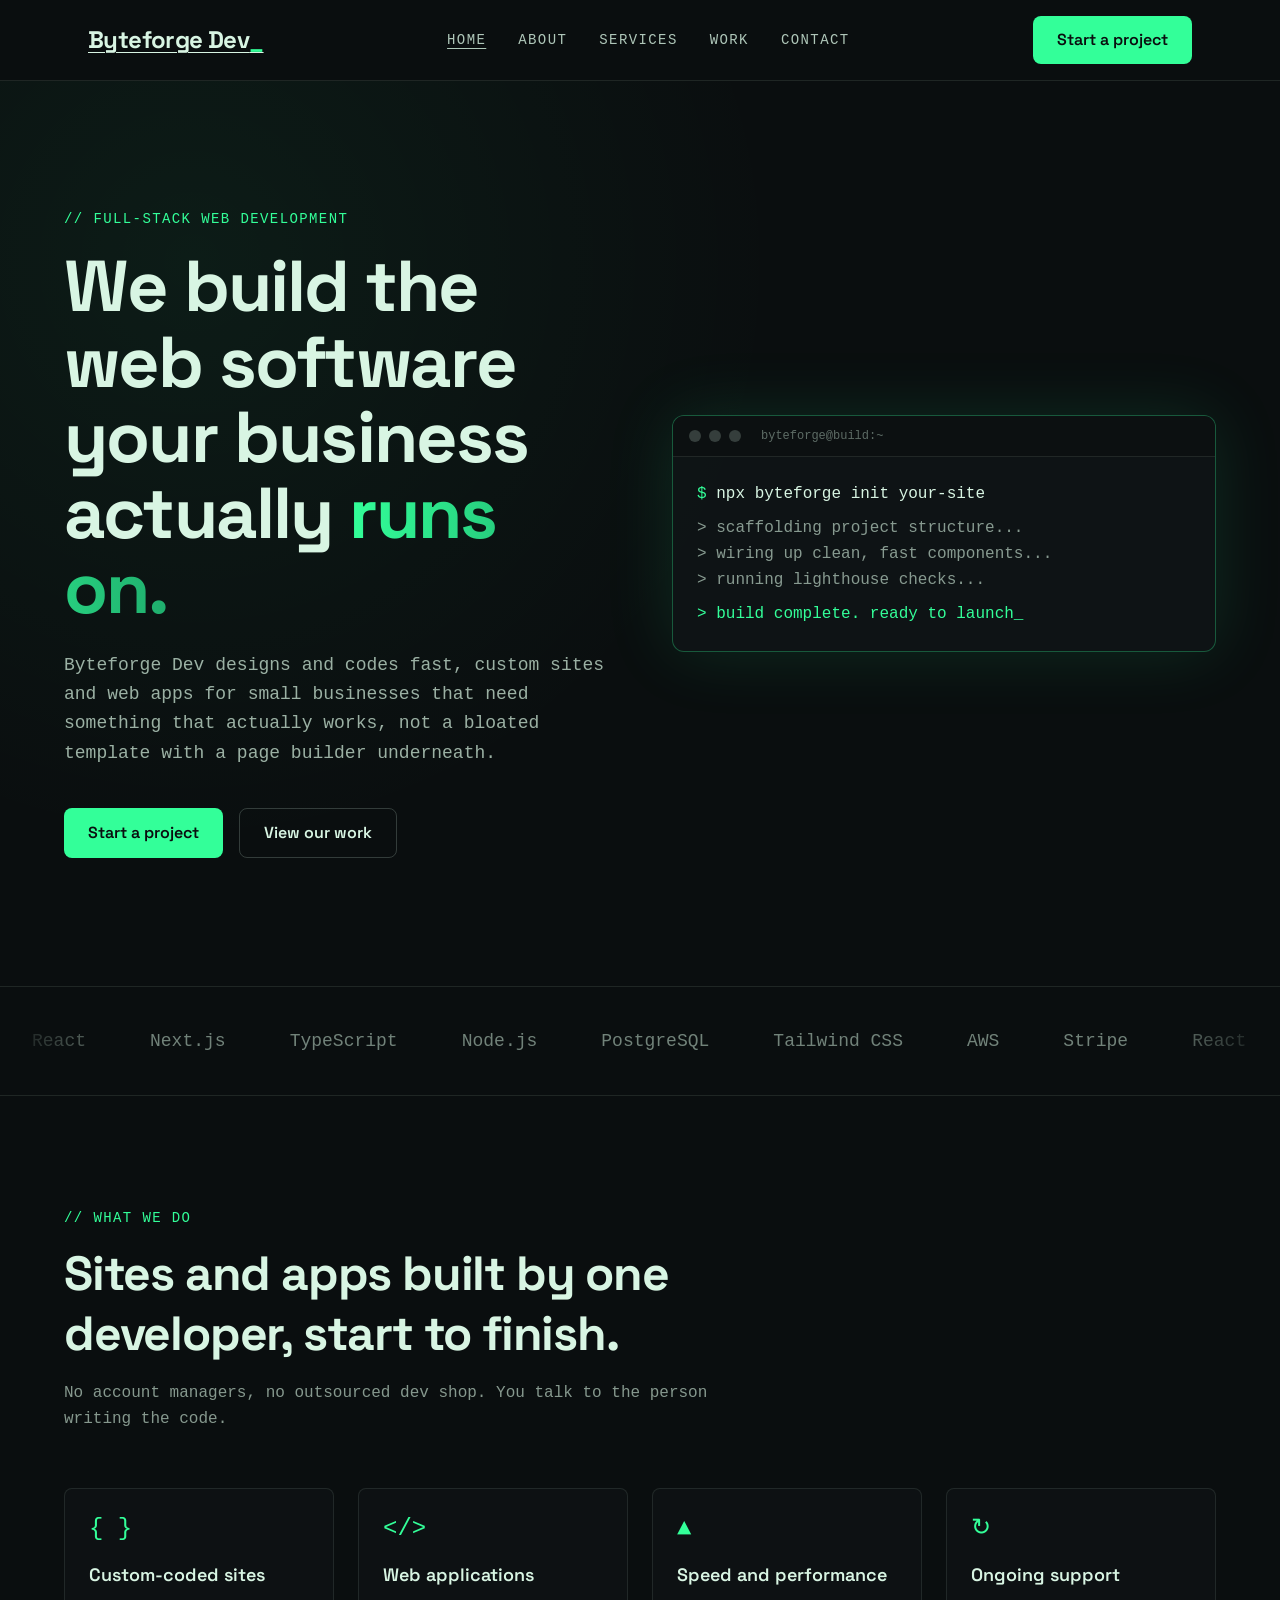
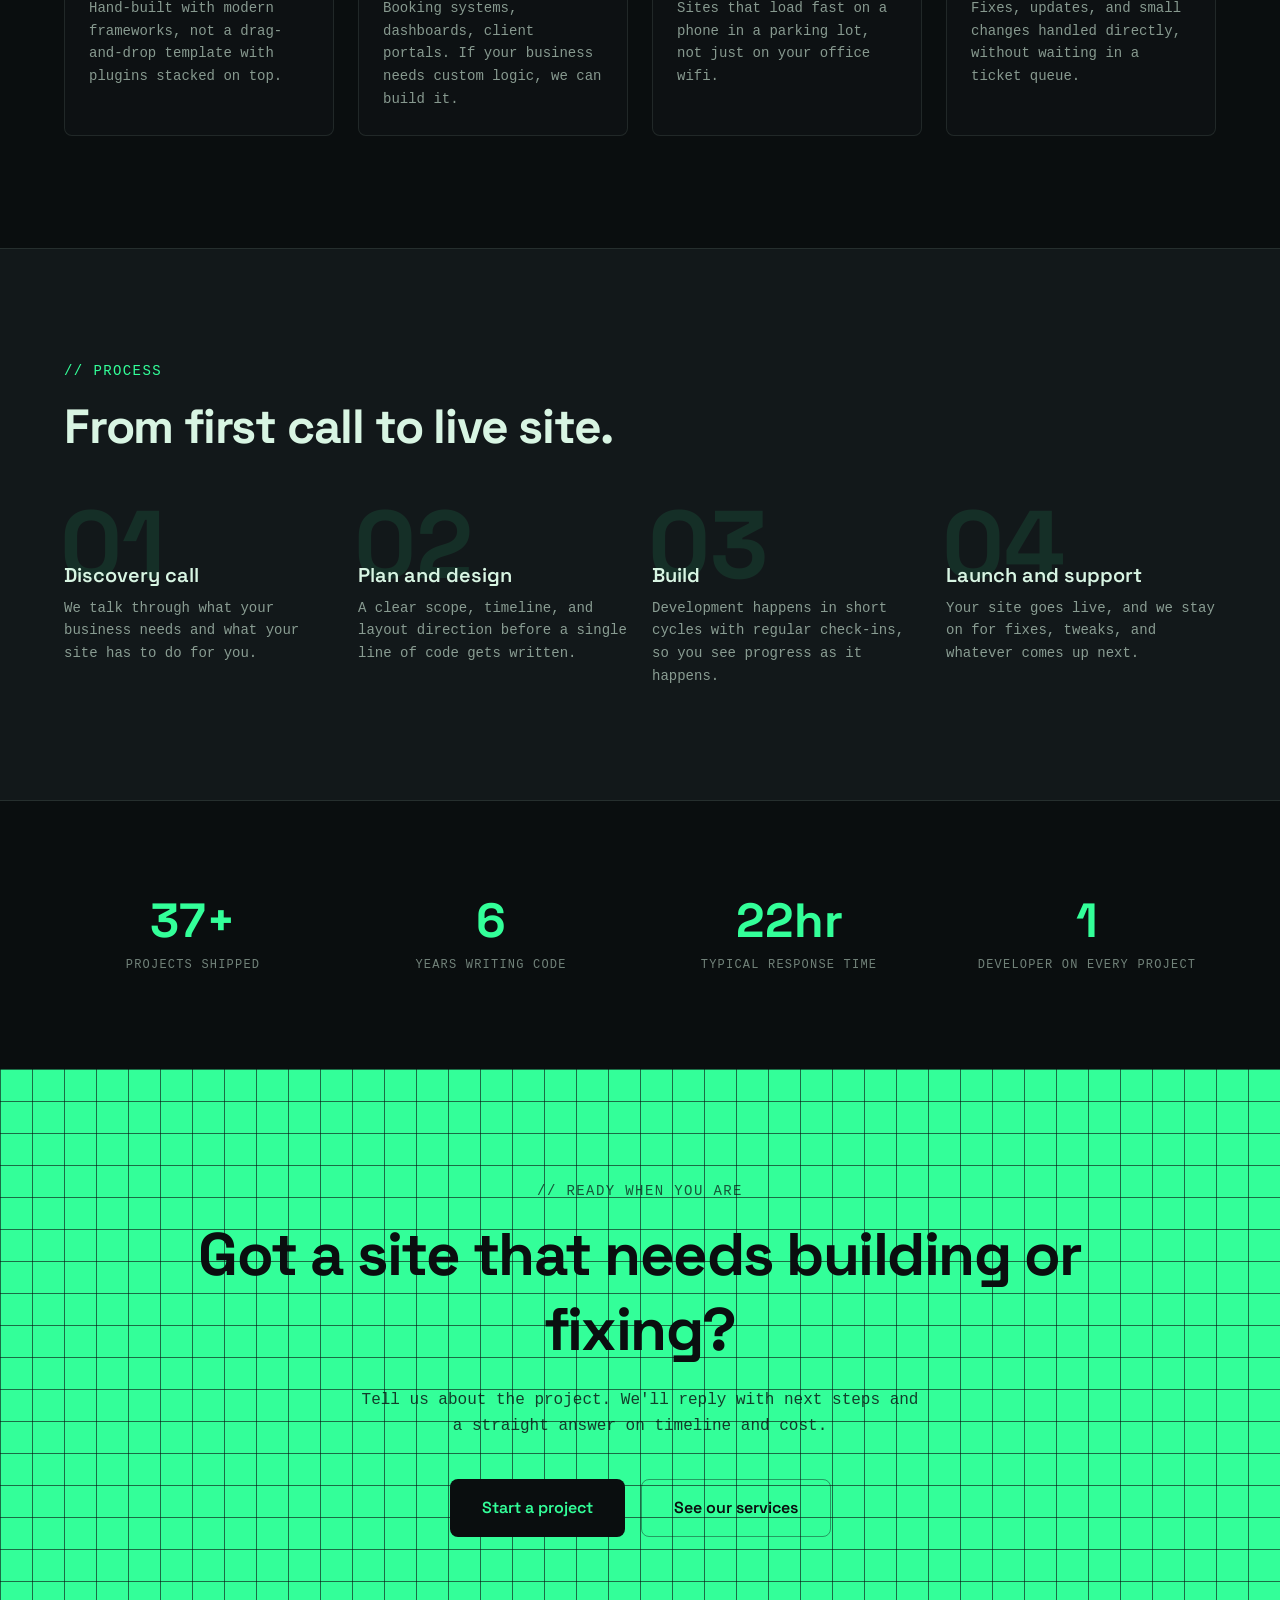
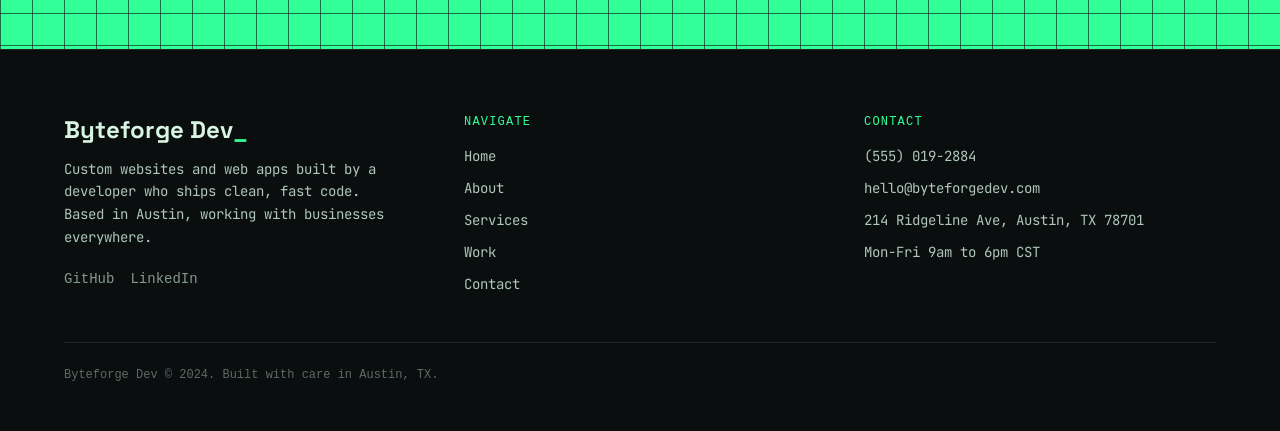
==== index.html @ 52a2de06 "Initial site generated by Tibly" ====
<!DOCTYPE html>
<html lang="en">
<head>
<meta charset="utf-8">
<meta name="viewport" content="width=device-width, initial-scale=1">
<title>Byteforge Dev | Custom Web Development That Ships</title>
<meta name="description" content="Byteforge Dev builds fast, custom websites and web applications for businesses that need software they can actually run on. Clean code, honest timelines, no bloat.">
<link rel="canonical" href="https://byteforge-dev-3bdc.sites.tibly.ai/">
<meta property="og:type" content="website">
<meta property="og:url" content="https://byteforge-dev-3bdc.sites.tibly.ai/">
<meta property="og:site_name" content="Byteforge Dev">
<meta property="og:title" content="Byteforge Dev | Custom Web Development That Ships">
<meta property="og:description" content="Byteforge Dev builds fast, custom websites and web applications for businesses that need software they can actually run on. Clean code, honest timelines, no bloat.">
<meta name="twitter:card" content="summary_large_image">
<link rel="icon" href="/favicon.svg" type="image/svg+xml">
<link rel="preconnect" href="https://fonts.googleapis.com">
<link rel="preconnect" href="https://fonts.gstatic.com" crossorigin>
<link href="https://fonts.googleapis.com/css2?family=Space+Grotesk:wght@400;500;600;700&family=JetBrains+Mono:wght@400;500;600&display=swap" rel="stylesheet">
<style>details[open] > *:not(summary){animation:tibly-acc .35s ease}@keyframes tibly-acc{from{opacity:0;transform:translateY(-4px)}}</style>
<style>@media (prefers-reduced-motion:no-preference){.tibly-fx{opacity:0;transform:translateY(24px);transition:opacity .7s ease,transform .7s ease}.tibly-fx.tibly-fx-in{opacity:1;transform:none}}</style>
<script>addEventListener('DOMContentLoaded',function(){if(!('IntersectionObserver' in window))return;var io=new IntersectionObserver(function(es){es.forEach(function(en){if(en.isIntersecting){en.target.classList.add('tibly-fx-in');io.unobserve(en.target)}})},{rootMargin:'0px 0px -8% 0px'});document.querySelectorAll('section[data-block] > *').forEach(function(el){if(el.getBoundingClientRect().top>innerHeight){el.classList.add('tibly-fx');io.observe(el)}})});</script>
<style>.tibly-ba{position:relative;overflow:hidden;--ba:50%}.tibly-ba>img{display:block;width:100%;height:100%;object-fit:cover}.tibly-ba .tibly-ba-before{position:absolute;inset:0;clip-path:inset(0 calc(100% - var(--ba)) 0 0)}.tibly-ba .tibly-ba-before img{display:block;width:100%;height:100%;object-fit:cover}.tibly-ba::after{content:'';position:absolute;top:0;bottom:0;left:var(--ba);width:2px;margin-left:-1px;background:#fff;box-shadow:0 0 6px rgba(0,0,0,.55);pointer-events:none;z-index:1}.tibly-ba::before{content:'';position:absolute;top:50%;left:var(--ba);width:44px;height:44px;transform:translate(-50%,-50%);border-radius:9999px;background:rgba(0,0,0,.75) url("data:image/svg+xml,%3Csvg%20xmlns='http://www.w3.org/2000/svg'%20viewBox='0%200%2024%2024'%20fill='%23fff'%3E%3Cpath%20d='M9%206l-6%206%206%206zM15%206l6%206-6%206z'/%3E%3C/svg%3E") center/22px 22px no-repeat;border:2px solid #fff;box-shadow:0 2px 8px rgba(0,0,0,.4);pointer-events:none;z-index:1}.tibly-ba input[type=range]{position:absolute;inset:0;width:100%;height:100%;margin:0;opacity:0;cursor:ew-resize;-webkit-appearance:none;appearance:none;touch-action:none;z-index:2}[data-lightbox]{cursor:zoom-in}.tibly-lb{position:fixed;inset:0;z-index:9999;background:rgba(0,0,0,.92);display:flex;align-items:center;justify-content:center;cursor:zoom-out;padding:24px}.tibly-lb img{max-width:100%;max-height:100%;object-fit:contain}</style>
<script>document.addEventListener('input',function(e){var t=e.target;if(!t||t.type!=='range')return;var c=t.closest&&t.closest('.tibly-ba');if(c)c.style.setProperty('--ba',t.value+'%')});document.addEventListener('click',function(e){var im=e.target.closest&&e.target.closest('[data-lightbox]');if(!im||!(im.currentSrc||im.src))return;e.preventDefault();var o=document.createElement('div');o.className='tibly-lb';var big=document.createElement('img');big.src=im.currentSrc||im.src;big.alt=im.alt||'';o.appendChild(big);o.addEventListener('click',function(){o.remove()});document.addEventListener('keydown',function esc(ev){if(ev.key==='Escape'){o.remove();document.removeEventListener('keydown',esc)}});document.body.appendChild(o)});document.addEventListener('click',function(e){var x=e.target.closest&&e.target.closest('[data-announce-close]');if(!x)return;var b=x.closest('[data-announce]');if(b){b.style.display='none';try{sessionStorage.setItem('tibly-announce','1')}catch(_){}}});addEventListener('DOMContentLoaded',function(){try{if(sessionStorage.getItem('tibly-announce')==='1'){var b=document.querySelector('[data-announce]');if(b)b.style.display='none'}}catch(_){}if('IntersectionObserver' in window&&!matchMedia('(prefers-reduced-motion:reduce)').matches){var els=document.querySelectorAll('[data-count]');if(els.length){var io=new IntersectionObserver(function(es){es.forEach(function(en){if(!en.isIntersecting)return;io.unobserve(en.target);var el=en.target,s=el.textContent||'',m=s.match(/[\d,]*\d(?:\.\d+)?/);if(!m)return;var raw=m[0],num=parseFloat(raw.replace(/,/g,''));if(!isFinite(num))return;var pre=s.slice(0,m.index),post=s.slice(m.index+raw.length),grp=raw.indexOf(',')>=0,dec=(raw.split('.')[1]||'').length,t0=performance.now();requestAnimationFrame(function tick(now){var p=Math.min((now-t0)/1400,1);p=1-Math.pow(1-p,3);var v=(num*p).toFixed(dec);if(grp)v=Number(v).toLocaleString('en-US',{minimumFractionDigits:dec});el.textContent=pre+v+post;if(p<1)requestAnimationFrame(tick)})})},{rootMargin:'0px 0px -10% 0px'});els.forEach(function(el){io.observe(el)})}}var badge=document.querySelector('[data-tibly-open]');if(badge){var src=document.querySelector('[data-tibly-field="hours"]');var txt=(src&&src.textContent||'').toLowerCase();var days=['sun','mon','tue','wed','thu','fri','sat'];var toMin=function(h,mm,ap){h=+h;mm=+(mm||0);if(ap==='pm'&&h!==12)h+=12;if(ap==='am'&&h===12)h=0;return h*60+mm};var spans=[];var re=/(sun|mon|tue|wed|thu|fri|sat|daily|every ?day)[a-z]*\s*(?:[-\u2013\u2014]\s*(sun|mon|tue|wed|thu|fri|sat)[a-z]*)?\s*:?\s*(\d{1,2})(?::(\d{2}))?\s*(am|pm)?\s*[-\u2013\u2014]\s*(\d{1,2})(?::(\d{2}))?\s*(am|pm)?/g,mm;while((mm=re.exec(txt))){var d1=mm[1].slice(0,3),d2=mm[2],ap1=mm[5]||(mm[8]==='pm'&&+mm[3]<=+mm[6]?'am':mm[8]),o=toMin(mm[3],mm[4],ap1),c=toMin(mm[6],mm[7],mm[8]);var from=d1==='dai'||d1==='eve'?0:days.indexOf(d1),to=d2?days.indexOf(d2.slice(0,3)):(d1==='dai'||d1==='eve'?6:from);if(from<0)continue;for(var d=from;;d=(d+1)%7){spans.push([d,o,c]);if(d===to)break}}if(spans.length){var now=new Date(),cur=now.getDay(),min=now.getHours()*60+now.getMinutes();var open=spans.some(function(s){return s[0]===cur&&min>=s[1]&&min<s[2]});badge.textContent=open?(badge.getAttribute('data-open-text')||'Open now'):(badge.getAttribute('data-closed-text')||'Closed now');badge.setAttribute('data-state',open?'open':'closed');badge.hidden=false}}});</script>
<style>header a[aria-current="page"]:not(:has(img,svg)){text-decoration:underline;text-underline-offset:4px;text-decoration-thickness:1px}</style>
<link rel="stylesheet" href="/styles.css?v=a21ab5ae">
</head>
<body>
<!-- block:header -->
<header class="relative bg-surface border-b border-ink/10">
  <div class="mx-auto max-w-6xl px-4 sm:px-6">
    <input type="checkbox" id="nav-open" class="peer sr-only">
    <div class="flex items-center justify-between h-16 md:h-20">
      <a href="/" class="font-display text-xl md:text-2xl font-bold text-ink tracking-tight" aria-current="page">
        <span data-tibly-field="business-name">Byteforge Dev</span><span class="text-brand-400">_</span>
      </a>
      <nav class="hidden md:flex items-center gap-8 font-mono text-sm uppercase tracking-widest text-ink/80">
        <a href="/" class="hover:text-brand-400 transition-colors duration-200" aria-current="page">Home</a>
        <a href="/about" class="hover:text-brand-400 transition-colors duration-200">About</a>
        <a href="/services" class="hover:text-brand-400 transition-colors duration-200">Services</a>
        <a href="/work" class="hover:text-brand-400 transition-colors duration-200">Work</a>
        <a href="/contact" class="hover:text-brand-400 transition-colors duration-200">Contact</a>
      </nav>
      <a href="/contact" class="hidden md:inline-flex btn">Start a project</a>
      <label for="nav-open" class="md:hidden cursor-pointer flex flex-col gap-1.5 w-7" aria-label="Menu">
        <span class="block h-0.5 w-full bg-ink"></span>
        <span class="block h-0.5 w-full bg-ink"></span>
        <span class="block h-0.5 w-full bg-ink"></span>
      </label>
    </div>
  </div>

  <div class="hidden peer-checked:flex md:hidden fixed inset-0 z-50 flex-col bg-surface">
    <div class="flex items-center justify-between px-4 sm:px-6 h-16 border-b border-ink/10">
      <span class="font-display text-xl font-bold text-ink"><span data-tibly-field="business-name">Byteforge Dev</span><span class="text-brand-400">_</span></span>
      <label for="nav-open" aria-label="Close" class="cursor-pointer text-ink text-3xl leading-none">&times;</label>
    </div>
    <nav class="flex-1 flex flex-col items-start justify-center gap-6 px-8 font-display text-3xl">
      <a href="/" class="text-ink hover:text-brand-400 transition-colors duration-200" aria-current="page">Home</a>
      <a href="/about" class="text-ink hover:text-brand-400 transition-colors duration-200">About</a>
      <a href="/services" class="text-ink hover:text-brand-400 transition-colors duration-200">Services</a>
      <a href="/work" class="text-ink hover:text-brand-400 transition-colors duration-200">Work</a>
      <a href="/contact" class="text-ink hover:text-brand-400 transition-colors duration-200">Contact</a>
    </nav>
    <div class="p-8">
      <a href="/contact" class="btn w-full">Start a project</a>
    </div>
  </div>
</header>
<!-- /block:header -->
<!-- block:split-hero -->
<section class="relative bg-surface overflow-hidden py-20 md:py-32 px-4 sm:px-6" data-block="split-hero">
  <div class="absolute inset-0 bg-[radial-gradient(circle_at_15%_20%,rgba(51,255,153,0.06),transparent_45%)] pointer-events-none"></div>
  <div class="relative mx-auto max-w-6xl grid grid-cols-1 md:grid-cols-2 gap-16 items-center">
    <div>
      <p class="font-mono text-sm uppercase tracking-widest text-brand-400 mb-5">// full-stack web development</p>
      <h1 class="font-display text-4xl md:text-6xl lg:text-7xl font-bold leading-[1.05] tracking-tight text-ink">
        We build the web software your business actually
        <span class="bg-gradient-to-r from-brand-400 to-brand-600 bg-clip-text text-transparent">runs on.</span>
      </h1>
      <p class="mt-6 font-mono text-base md:text-lg text-ink/70 max-w-prose leading-relaxed">
        <span data-tibly-field="business-name">Byteforge Dev</span> designs and codes fast, custom sites and web apps for small businesses that need something that actually works, not a bloated template with a page builder underneath.
      </p>
      <div class="mt-10 flex flex-wrap gap-4">
        <a href="/contact" class="btn">Start a project</a>
        <a href="/work" class="btn-secondary">View our work</a>
      </div>
    </div>

    <div class="mx-6 sm:mx-8 md:mx-0">
      <div class="rounded-lg border border-brand-400/30 bg-brand-900/60 shadow-[0_0_70px_rgba(51,255,153,0.12)] overflow-hidden">
        <div class="flex items-center gap-2 px-4 py-3 border-b border-ink/10 bg-surface/60">
          <span class="w-3 h-3 rounded-full bg-ink/20"></span>
          <span class="w-3 h-3 rounded-full bg-ink/20"></span>
          <span class="w-3 h-3 rounded-full bg-ink/20"></span>
          <span class="ml-3 font-mono text-xs text-ink/40">byteforge@build:~</span>
        </div>
        <div class="p-6 font-mono text-sm md:text-base leading-relaxed">
          <p><span class="text-brand-400">$</span> <span class="text-ink">npx byteforge init your-site</span></p>
          <p class="text-ink/60 mt-2">&gt; scaffolding project structure...</p>
          <p class="text-ink/60">&gt; wiring up clean, fast components...</p>
          <p class="text-ink/60">&gt; running lighthouse checks...</p>
          <p class="mt-2 text-brand-400">&gt; build complete. ready to launch<span class="animate-pulse-soft">_</span></p>
        </div>
      </div>
    </div>
  </div>
</section>
<!-- /block:split-hero -->
<!-- block:trust-bar -->
<section class="relative bg-surface border-y border-ink/10 py-10 overflow-hidden" data-block="trust-bar">
  <div class="relative">
    <div class="absolute inset-y-0 left-0 w-16 sm:w-32 bg-gradient-to-r from-surface to-transparent z-10 pointer-events-none"></div>
    <div class="absolute inset-y-0 right-0 w-16 sm:w-32 bg-gradient-to-l from-surface to-transparent z-10 pointer-events-none"></div>
    <div class="flex w-max animate-marquee">
      <div class="flex items-center gap-16 px-8 shrink-0">
        <span class="font-mono text-lg text-ink/50 whitespace-nowrap">React</span>
        <span class="font-mono text-lg text-ink/50 whitespace-nowrap">Next.js</span>
        <span class="font-mono text-lg text-ink/50 whitespace-nowrap">TypeScript</span>
        <span class="font-mono text-lg text-ink/50 whitespace-nowrap">Node.js</span>
        <span class="font-mono text-lg text-ink/50 whitespace-nowrap">PostgreSQL</span>
        <span class="font-mono text-lg text-ink/50 whitespace-nowrap">Tailwind CSS</span>
        <span class="font-mono text-lg text-ink/50 whitespace-nowrap">AWS</span>
        <span class="font-mono text-lg text-ink/50 whitespace-nowrap">Stripe</span>
      </div>
      <div class="flex items-center gap-16 px-8 shrink-0" aria-hidden="true">
        <span class="font-mono text-lg text-ink/50 whitespace-nowrap">React</span>
        <span class="font-mono text-lg text-ink/50 whitespace-nowrap">Next.js</span>
        <span class="font-mono text-lg text-ink/50 whitespace-nowrap">TypeScript</span>
        <span class="font-mono text-lg text-ink/50 whitespace-nowrap">Node.js</span>
        <span class="font-mono text-lg text-ink/50 whitespace-nowrap">PostgreSQL</span>
        <span class="font-mono text-lg text-ink/50 whitespace-nowrap">Tailwind CSS</span>
        <span class="font-mono text-lg text-ink/50 whitespace-nowrap">AWS</span>
        <span class="font-mono text-lg text-ink/50 whitespace-nowrap">Stripe</span>
      </div>
    </div>
  </div>
</section>
<!-- /block:trust-bar -->
<!-- block:feature-grid -->
<section class="bg-surface py-20 md:py-28 px-4 sm:px-6" data-block="feature-grid">
  <div class="mx-auto max-w-6xl">
    <div class="max-w-2xl mb-14">
      <p class="font-mono text-sm uppercase tracking-widest text-brand-400 mb-4">// what we do</p>
      <h2 class="font-display text-3xl md:text-5xl font-bold text-ink tracking-tight leading-tight">Sites and apps built by one developer, start to finish.</h2>
      <p class="mt-4 font-mono text-ink/60 leading-relaxed">No account managers, no outsourced dev shop. You talk to the person writing the code.</p>
    </div>
    <div class="grid grid-cols-1 md:grid-cols-2 lg:grid-cols-4 gap-6">
      <div class="card hover:border-brand-400/40 transition-colors duration-200">
        <p class="font-mono text-2xl text-brand-400 mb-4">{ }</p>
        <h3 class="font-display text-lg font-semibold text-ink mb-2">Custom-coded sites</h3>
        <p class="font-mono text-sm text-ink/60 leading-relaxed">Hand-built with modern frameworks, not a drag-and-drop template with plugins stacked on top.</p>
      </div>
      <div class="card hover:border-brand-400/40 transition-colors duration-200">
        <p class="font-mono text-2xl text-brand-400 mb-4">&lt;/&gt;</p>
        <h3 class="font-display text-lg font-semibold text-ink mb-2">Web applications</h3>
        <p class="font-mono text-sm text-ink/60 leading-relaxed">Booking systems, dashboards, client portals. If your business needs custom logic, we can build it.</p>
      </div>
      <div class="card hover:border-brand-400/40 transition-colors duration-200">
        <p class="font-mono text-2xl text-brand-400 mb-4">▲</p>
        <h3 class="font-display text-lg font-semibold text-ink mb-2">Speed and performance</h3>
        <p class="font-mono text-sm text-ink/60 leading-relaxed">Sites that load fast on a phone in a parking lot, not just on your office wifi.</p>
      </div>
      <div class="card hover:border-brand-400/40 transition-colors duration-200">
        <p class="font-mono text-2xl text-brand-400 mb-4">↻</p>
        <h3 class="font-display text-lg font-semibold text-ink mb-2">Ongoing support</h3>
        <p class="font-mono text-sm text-ink/60 leading-relaxed">Fixes, updates, and small changes handled directly, without waiting in a ticket queue.</p>
      </div>
    </div>
  </div>
</section>
<!-- /block:feature-grid -->
<!-- block:how-it-works -->
<section class="bg-brand-900 border-y border-ink/10 py-20 md:py-28 px-4 sm:px-6" data-block="how-it-works">
  <div class="mx-auto max-w-6xl">
    <div class="max-w-2xl mb-16">
      <p class="font-mono text-sm uppercase tracking-widest text-brand-400 mb-4">// process</p>
      <h2 class="font-display text-3xl md:text-5xl font-bold text-ink tracking-tight leading-tight">From first call to live site.</h2>
    </div>
    <div class="grid grid-cols-1 md:grid-cols-4 gap-10 md:gap-6">
      <div class="relative">
        <span class="absolute -top-6 -left-1 font-display text-7xl md:text-8xl font-bold text-brand-400/10 select-none">01</span>
        <div class="relative pt-10">
          <h3 class="font-display text-xl font-semibold text-ink mb-2">Discovery call</h3>
          <p class="font-mono text-sm text-ink/60 leading-relaxed">We talk through what your business needs and what your site has to do for you.</p>
        </div>
      </div>
      <div class="relative">
        <span class="absolute -top-6 -left-1 font-display text-7xl md:text-8xl font-bold text-brand-400/10 select-none">02</span>
        <div class="relative pt-10">
          <h3 class="font-display text-xl font-semibold text-ink mb-2">Plan and design</h3>
          <p class="font-mono text-sm text-ink/60 leading-relaxed">A clear scope, timeline, and layout direction before a single line of code gets written.</p>
        </div>
      </div>
      <div class="relative">
        <span class="absolute -top-6 -left-1 font-display text-7xl md:text-8xl font-bold text-brand-400/10 select-none">03</span>
        <div class="relative pt-10">
          <h3 class="font-display text-xl font-semibold text-ink mb-2">Build</h3>
          <p class="font-mono text-sm text-ink/60 leading-relaxed">Development happens in short cycles with regular check-ins, so you see progress as it happens.</p>
        </div>
      </div>
      <div class="relative">
        <span class="absolute -top-6 -left-1 font-display text-7xl md:text-8xl font-bold text-brand-400/10 select-none">04</span>
        <div class="relative pt-10">
          <h3 class="font-display text-xl font-semibold text-ink mb-2">Launch and support</h3>
          <p class="font-mono text-sm text-ink/60 leading-relaxed">Your site goes live, and we stay on for fixes, tweaks, and whatever comes up next.</p>
        </div>
      </div>
    </div>
  </div>
</section>
<!-- /block:how-it-works -->
<!-- block:metric-band -->
<section class="bg-surface py-20 md:py-24 px-4 sm:px-6" data-block="metric-band">
  <div class="mx-auto max-w-6xl grid grid-cols-2 md:grid-cols-4 gap-10 text-center">
    <div>
      <p class="font-display text-4xl md:text-5xl font-bold text-brand-400"><span data-count>40+</span></p>
      <p class="font-mono text-xs uppercase tracking-widest text-ink/50 mt-3">Projects shipped</p>
    </div>
    <div>
      <p class="font-display text-4xl md:text-5xl font-bold text-brand-400"><span data-count>7</span></p>
      <p class="font-mono text-xs uppercase tracking-widest text-ink/50 mt-3">Years writing code</p>
    </div>
    <div>
      <p class="font-display text-4xl md:text-5xl font-bold text-brand-400"><span data-count>24</span>hr</p>
      <p class="font-mono text-xs uppercase tracking-widest text-ink/50 mt-3">Typical response time</p>
    </div>
    <div>
      <p class="font-display text-4xl md:text-5xl font-bold text-brand-400"><span data-count>1</span></p>
      <p class="font-mono text-xs uppercase tracking-widest text-ink/50 mt-3">Developer on every project</p>
    </div>
  </div>
</section>
<!-- /block:metric-band -->
<!-- block:cta-banner -->
<section class="relative bg-brand-400 py-20 md:py-28 px-4 sm:px-6 overflow-hidden" data-block="cta-banner">
  <div class="absolute inset-0 opacity-10 bg-[linear-gradient(rgba(10,14,15,0.6)_1px,transparent_1px),linear-gradient(90deg,rgba(10,14,15,0.6)_1px,transparent_1px)] bg-[size:32px_32px] pointer-events-none"></div>
  <div class="relative mx-auto max-w-4xl text-center">
    <p class="font-mono text-sm uppercase tracking-widest text-surface/70 mb-4">// ready when you are</p>
    <h2 class="font-display text-3xl md:text-6xl font-bold text-surface tracking-tight leading-tight">Got a site that needs building or fixing?</h2>
    <p class="mt-5 font-mono text-surface/80 max-w-xl mx-auto leading-relaxed">Tell us about the project. We'll reply with next steps and a straight answer on timeline and cost.</p>
    <div class="mt-10 flex flex-wrap justify-center gap-4">
      <a href="/contact" class="inline-flex items-center justify-center gap-2 bg-surface text-brand-400 font-display font-semibold px-8 py-4 rounded-md hover:bg-brand-900 transition-colors duration-200">Start a project</a>
      <a href="/services" class="inline-flex items-center justify-center gap-2 border border-surface/40 text-surface font-display font-semibold px-8 py-4 rounded-md hover:border-surface transition-colors duration-200">See our services</a>
    </div>
  </div>
</section>
<!-- /block:cta-banner -->
<!-- block:footer -->
<footer class="relative bg-surface border-t border-ink/10 pt-16 pb-24 md:pb-12 px-4 sm:px-6">
  <div class="mx-auto max-w-6xl grid grid-cols-1 md:grid-cols-3 gap-12 font-body text-ink/80">
    <div>
      <p class="font-display text-2xl font-bold text-ink mb-3"><span data-tibly-field="business-name">Byteforge Dev</span><span class="text-brand-400">_</span></p>
      <p class="text-sm leading-relaxed max-w-xs">Custom websites and web apps built by a developer who ships clean, fast code. Based in Austin, working with businesses everywhere.</p>
      <div data-tibly-field="links" class="flex gap-4 mt-5">
        <a href="https://github.com" class="text-ink/60 hover:text-brand-400 text-sm font-mono transition-colors duration-200">GitHub</a>
        <a href="https://linkedin.com" class="text-ink/60 hover:text-brand-400 text-sm font-mono transition-colors duration-200">LinkedIn</a>
      </div>
    </div>
    <div>
      <p class="font-mono text-xs uppercase tracking-widest text-brand-400 mb-4">Navigate</p>
      <nav class="flex flex-col gap-3 text-sm">
        <a href="/" class="hover:text-brand-400 transition-colors duration-200">Home</a>
        <a href="/about" class="hover:text-brand-400 transition-colors duration-200">About</a>
        <a href="/services" class="hover:text-brand-400 transition-colors duration-200">Services</a>
        <a href="/work" class="hover:text-brand-400 transition-colors duration-200">Work</a>
        <a href="/contact" class="hover:text-brand-400 transition-colors duration-200">Contact</a>
      </nav>
    </div>
    <div>
      <p class="font-mono text-xs uppercase tracking-widest text-brand-400 mb-4">Contact</p>
      <ul class="flex flex-col gap-3 text-sm">
        <li><a href="tel:+15550192884" data-tibly-field="phone" class="hover:text-brand-400 transition-colors duration-200">(555) 019-2884</a></li>
        <li><a href="mailto:hello@byteforgedev.com" data-tibly-field="email" class="hover:text-brand-400 transition-colors duration-200 break-words">hello@byteforgedev.com</a></li>
        <li><span data-tibly-field="address">214 Ridgeline Ave, Austin, TX 78701</span></li>
        <li><span data-tibly-field="hours">Mon-Fri 9am to 6pm CST</span></li>
      </ul>
    </div>
  </div>
  <div class="mx-auto max-w-6xl mt-12 pt-6 border-t border-ink/10 text-xs font-mono text-ink/40">
    <span data-tibly-field="business-name">Byteforge Dev</span> &copy; 2024. Built with care in Austin, TX.
  </div>

  <div class="md:hidden fixed bottom-0 inset-x-0 z-40 bg-surface border-t border-ink/10">
    <a href="tel:+15550192884" data-tibly-field="phone" class="flex items-center justify-center w-full bg-brand-400 text-surface font-display font-semibold text-base py-4">Call (555) 019-2884</a>
  </div>
</footer>
<!-- /block:footer -->
  <script async src="https://api.tibly.ai/widget/v1.js"></script>
</body>
</html>
---- styles.css ----
/*! tailwindcss v4.3.2 | MIT License | https://tailwindcss.com */
@layer properties{@supports (((-webkit-hyphens:none)) and (not (margin-trim:inline))) or ((-moz-orient:inline) and (not (color:rgb(from red r g b)))){*,:before,:after,::backdrop{--tw-space-y-reverse:0;--tw-divide-y-reverse:0;--tw-border-style:solid;--tw-gradient-position:initial;--tw-gradient-from:#0000;--tw-gradient-via:#0000;--tw-gradient-to:#0000;--tw-gradient-stops:initial;--tw-gradient-via-stops:initial;--tw-gradient-from-position:0%;--tw-gradient-via-position:50%;--tw-gradient-to-position:100%;--tw-leading:initial;--tw-font-weight:initial;--tw-tracking:initial;--tw-shadow:0 0 #0000;--tw-shadow-color:initial;--tw-shadow-alpha:100%;--tw-inset-shadow:0 0 #0000;--tw-inset-shadow-color:initial;--tw-inset-shadow-alpha:100%;--tw-ring-color:initial;--tw-ring-shadow:0 0 #0000;--tw-inset-ring-color:initial;--tw-inset-ring-shadow:0 0 #0000;--tw-ring-inset:initial;--tw-ring-offset-width:0px;--tw-ring-offset-color:#fff;--tw-ring-offset-shadow:0 0 #0000;--tw-duration:initial;--tw-scale-x:1;--tw-scale-y:1;--tw-scale-z:1;--tw-divide-x-reverse:0}}}@layer theme{:root,:host{--font-sans:ui-sans-serif, system-ui, sans-serif, "Apple Color Emoji", "Segoe UI Emoji", "Segoe UI Symbol", "Noto Color Emoji";--font-mono:ui-monospace, SFMono-Regular, Menlo, Monaco, Consolas, "Liberation Mono", "Courier New", monospace;--spacing:.25rem;--container-xs:20rem;--container-xl:36rem;--container-2xl:42rem;--container-3xl:48rem;--container-4xl:56rem;--container-6xl:72rem;--text-xs:.75rem;--text-xs--line-height:calc(1 / .75);--text-sm:.875rem;--text-sm--line-height:calc(1.25 / .875);--text-base:1rem;--text-base--line-height:calc(1.5 / 1);--text-lg:1.125rem;--text-lg--line-height:calc(1.75 / 1.125);--text-xl:1.25rem;--text-xl--line-height:calc(1.75 / 1.25);--text-2xl:1.5rem;--text-2xl--line-height:calc(2 / 1.5);--text-3xl:1.875rem;--text-3xl--line-height:calc(2.25 / 1.875);--text-4xl:2.25rem;--text-4xl--line-height:calc(2.5 / 2.25);--text-5xl:3rem;--text-5xl--line-height:1;--text-6xl:3.75rem;--text-6xl--line-height:1;--text-7xl:4.5rem;--text-7xl--line-height:1;--text-8xl:6rem;--text-8xl--line-height:1;--font-weight-semibold:600;--font-weight-bold:700;--tracking-tight:-.025em;--tracking-widest:.1em;--leading-tight:1.25;--leading-relaxed:1.625;--radius-sm:.25rem;--radius-md:.5rem;--radius-lg:.75rem;--aspect-video:16 / 9;--default-transition-duration:.15s;--default-transition-timing-function:cubic-bezier(.4, 0, .2, 1);--default-font-family:var(--font-sans);--default-mono-font-family:var(--font-mono);--color-brand-50:#e6fff2;--color-brand-100:#b3ffdc;--color-brand-200:#80ffc6;--color-brand-300:#4dffb0;--color-brand-400:#3f9;--color-brand-500:#22e888;--color-brand-600:#1fae6d;--color-brand-700:#178055;--color-brand-800:#10553a;--color-brand-900:#12181a;--color-surface:#0a0e0f;--color-ink:#d8f5e3;--font-display:"Space Grotesk", sans-serif;--font-body:"JetBrains Mono", monospace;--animate-marquee:marquee 30s linear infinite;--animate-kenburns:kenburns 18s ease-in-out infinite alternate;--animate-float:float 6s ease-in-out infinite;--animate-pulse-soft:pulse-soft 4s ease-in-out infinite;--animate-spin-slow:spin-slow 24s linear infinite}}@layer base{*,:after,:before,::backdrop{box-sizing:border-box;border:0 solid;margin:0;padding:0}::file-selector-button{box-sizing:border-box;border:0 solid;margin:0;padding:0}html,:host{-webkit-text-size-adjust:100%;tab-size:4;line-height:1.5;font-family:var(--default-font-family,ui-sans-serif, system-ui, sans-serif, "Apple Color Emoji", "Segoe UI Emoji", "Segoe UI Symbol", "Noto Color Emoji");font-feature-settings:var(--default-font-feature-settings,normal);font-variation-settings:var(--default-font-variation-settings,normal);-webkit-tap-highlight-color:transparent}hr{height:0;color:inherit;border-top-width:1px}abbr:where([title]){-webkit-text-decoration:underline dotted;text-decoration:underline dotted}h1,h2,h3,h4,h5,h6{font-size:inherit;font-weight:inherit}a{color:inherit;-webkit-text-decoration:inherit;-webkit-text-decoration:inherit;-webkit-text-decoration:inherit;text-decoration:inherit}b,strong{font-weight:bolder}code,kbd,samp,pre{font-family:var(--default-mono-font-family,ui-monospace, SFMono-Regular, Menlo, Monaco, Consolas, "Liberation Mono", "Courier New", monospace);font-feature-settings:var(--default-mono-font-feature-settings,normal);font-variation-settings:var(--default-mono-font-variation-settings,normal);font-size:1em}small{font-size:80%}sub,sup{vertical-align:baseline;font-size:75%;line-height:0;position:relative}sub{bottom:-.25em}sup{top:-.5em}table{text-indent:0;border-color:inherit;border-collapse:collapse}:-moz-focusring{outline:auto}progress{vertical-align:baseline}summary{display:list-item}ol,ul,menu{list-style:none}img,svg,video,canvas,audio,iframe,embed,object{vertical-align:middle;display:block}img,video{max-width:100%;height:auto}button,input,select,optgroup,textarea{font:inherit;font-feature-settings:inherit;font-variation-settings:inherit;letter-spacing:inherit;color:inherit;opacity:1;background-color:#0000;border-radius:0}::file-selector-button{font:inherit;font-feature-settings:inherit;font-variation-settings:inherit;letter-spacing:inherit;color:inherit;opacity:1;background-color:#0000;border-radius:0}:where(select:is([multiple],[size])) optgroup{font-weight:bolder}:where(select:is([multiple],[size])) optgroup option{padding-inline-start:20px}::file-selector-button{margin-inline-end:4px}::placeholder{opacity:1}@supports (not ((-webkit-appearance:-apple-pay-button))) or (contain-intrinsic-size:1px){::placeholder{color:currentColor}@supports (color:color-mix(in lab, red, red)){::placeholder{color:color-mix(in oklab, currentcolor 50%, transparent)}}}textarea{resize:vertical}::-webkit-search-decoration{-webkit-appearance:none}::-webkit-date-and-time-value{min-height:1lh;text-align:inherit}::-webkit-datetime-edit{display:inline-flex}::-webkit-datetime-edit-fields-wrapper{padding:0}::-webkit-datetime-edit{padding-block:0}::-webkit-datetime-edit-year-field{padding-block:0}::-webkit-datetime-edit-month-field{padding-block:0}::-webkit-datetime-edit-day-field{padding-block:0}::-webkit-datetime-edit-hour-field{padding-block:0}::-webkit-datetime-edit-minute-field{padding-block:0}::-webkit-datetime-edit-second-field{padding-block:0}::-webkit-datetime-edit-millisecond-field{padding-block:0}::-webkit-datetime-edit-meridiem-field{padding-block:0}::-webkit-calendar-picker-indicator{line-height:1}:-moz-ui-invalid{box-shadow:none}button,input:where([type=button],[type=reset],[type=submit]){appearance:button}::file-selector-button{appearance:button}::-webkit-inner-spin-button{height:auto}::-webkit-outer-spin-button{height:auto}[hidden]:where(:not([hidden=until-found])){display:none!important}}@layer components{.btn{justify-content:center;align-items:center;gap:calc(var(--spacing) * 2);border-radius:var(--radius-md);background-color:var(--color-brand-400);padding-inline:calc(var(--spacing) * 6);padding-block:calc(var(--spacing) * 3);font-family:var(--font-display);--tw-font-weight:var(--font-weight-semibold);font-weight:var(--font-weight-semibold);color:var(--color-surface);transition-property:color,background-color,border-color,outline-color,text-decoration-color,fill,stroke,--tw-gradient-from,--tw-gradient-via,--tw-gradient-to;transition-timing-function:var(--tw-ease,var(--default-transition-timing-function));transition-duration:var(--tw-duration,var(--default-transition-duration));--tw-duration:.2s;transition-duration:.2s;display:inline-flex}@media (hover:hover){.btn:hover{background-color:var(--color-brand-300)}}.btn-secondary{justify-content:center;align-items:center;gap:calc(var(--spacing) * 2);border-radius:var(--radius-md);border-style:var(--tw-border-style);border-width:1px;border-color:#d8f5e333;display:inline-flex}@supports (color:color-mix(in lab, red, red)){.btn-secondary{border-color:color-mix(in oklab, var(--color-ink) 20%, transparent)}}.btn-secondary{padding-inline:calc(var(--spacing) * 6);padding-block:calc(var(--spacing) * 3);font-family:var(--font-display);--tw-font-weight:var(--font-weight-semibold);font-weight:var(--font-weight-semibold);color:var(--color-ink);transition-property:color,background-color,border-color,outline-color,text-decoration-color,fill,stroke,--tw-gradient-from,--tw-gradient-via,--tw-gradient-to;transition-timing-function:var(--tw-ease,var(--default-transition-timing-function));transition-duration:var(--tw-duration,var(--default-transition-duration));--tw-duration:.2s;transition-duration:.2s}@media (hover:hover){.btn-secondary:hover{border-color:var(--color-brand-400);color:var(--color-brand-400)}}.card{border-radius:var(--radius-md);border-style:var(--tw-border-style);border-width:1px;border-color:#d8f5e31a}@supports (color:color-mix(in lab, red, red)){.card{border-color:color-mix(in oklab, var(--color-ink) 10%, transparent)}}.card{background-color:#12181a66}@supports (color:color-mix(in lab, red, red)){.card{background-color:color-mix(in oklab, var(--color-brand-900) 40%, transparent)}}.card{padding:calc(var(--spacing) * 6)}}@layer utilities{.pointer-events-none{pointer-events:none}.sr-only{clip-path:inset(50%);white-space:nowrap;border-width:0;width:1px;height:1px;margin:-1px;padding:0;position:absolute;overflow:hidden}.absolute{position:absolute}.fixed{position:fixed}.relative{position:relative}.inset-0{inset:0}.inset-x-0{inset-inline:0}.inset-y-0{inset-block:0}.-top-6{top:calc(var(--spacing) * -6)}.right-0{right:0}.-bottom-6{bottom:calc(var(--spacing) * -6)}.bottom-0{bottom:0}.-left-1{left:calc(var(--spacing) * -1)}.-left-6{left:calc(var(--spacing) * -6)}.left-0{left:0}.z-10{z-index:10}.z-40{z-index:40}.z-50{z-index:50}.mx-6{margin-inline:calc(var(--spacing) * 6)}.mx-auto{margin-inline:auto}.mt-2{margin-top:calc(var(--spacing) * 2)}.mt-3{margin-top:calc(var(--spacing) * 3)}.mt-4{margin-top:calc(var(--spacing) * 4)}.mt-5{margin-top:calc(var(--spacing) * 5)}.mt-6{margin-top:calc(var(--spacing) * 6)}.mt-10{margin-top:calc(var(--spacing) * 10)}.mt-12{margin-top:calc(var(--spacing) * 12)}.mb-2{margin-bottom:calc(var(--spacing) * 2)}.mb-3{margin-bottom:calc(var(--spacing) * 3)}.mb-4{margin-bottom:calc(var(--spacing) * 4)}.mb-5{margin-bottom:calc(var(--spacing) * 5)}.mb-6{margin-bottom:calc(var(--spacing) * 6)}.mb-8{margin-bottom:calc(var(--spacing) * 8)}.mb-10{margin-bottom:calc(var(--spacing) * 10)}.mb-14{margin-bottom:calc(var(--spacing) * 14)}.mb-16{margin-bottom:calc(var(--spacing) * 16)}.ml-2{margin-left:calc(var(--spacing) * 2)}.ml-3{margin-left:calc(var(--spacing) * 3)}.block{display:block}.flex{display:flex}.grid{display:grid}.hidden{display:none}.inline-flex{display:inline-flex}.aspect-4\/5{aspect-ratio:4/5}.aspect-video{aspect-ratio:var(--aspect-video)}.h-0\.5{height:calc(var(--spacing) * .5)}.h-3{height:calc(var(--spacing) * 3)}.h-16{height:calc(var(--spacing) * 16)}.h-full{height:100%}.w-3{width:calc(var(--spacing) * 3)}.w-7{width:calc(var(--spacing) * 7)}.w-16{width:calc(var(--spacing) * 16)}.w-full{width:100%}.w-max{width:max-content}.max-w-2xl{max-width:var(--container-2xl)}.max-w-3xl{max-width:var(--container-3xl)}.max-w-4xl{max-width:var(--container-4xl)}.max-w-6xl{max-width:var(--container-6xl)}.max-w-prose{max-width:65ch}.max-w-xl{max-width:var(--container-xl)}.max-w-xs{max-width:var(--container-xs)}.flex-1{flex:1}.shrink-0{flex-shrink:0}.animate-marquee{animation:var(--animate-marquee)}.animate-pulse-soft{animation:var(--animate-pulse-soft)}.cursor-pointer{cursor:pointer}.resize-none{resize:none}.grid-cols-1{grid-template-columns:repeat(1,minmax(0,1fr))}.grid-cols-2{grid-template-columns:repeat(2,minmax(0,1fr))}.flex-col{flex-direction:column}.flex-wrap{flex-wrap:wrap}.items-center{align-items:center}.items-end{align-items:flex-end}.items-start{align-items:flex-start}.justify-between{justify-content:space-between}.justify-center{justify-content:center}.gap-1\.5{gap:calc(var(--spacing) * 1.5)}.gap-2{gap:calc(var(--spacing) * 2)}.gap-3{gap:calc(var(--spacing) * 3)}.gap-4{gap:calc(var(--spacing) * 4)}.gap-6{gap:calc(var(--spacing) * 6)}.gap-8{gap:calc(var(--spacing) * 8)}.gap-10{gap:calc(var(--spacing) * 10)}.gap-12{gap:calc(var(--spacing) * 12)}.gap-16{gap:calc(var(--spacing) * 16)}:where(.space-y-2>:not(:last-child)){--tw-space-y-reverse:0;margin-block-start:calc(calc(var(--spacing) * 2) * var(--tw-space-y-reverse));margin-block-end:calc(calc(var(--spacing) * 2) * calc(1 - var(--tw-space-y-reverse)))}:where(.space-y-5>:not(:last-child)){--tw-space-y-reverse:0;margin-block-start:calc(calc(var(--spacing) * 5) * var(--tw-space-y-reverse));margin-block-end:calc(calc(var(--spacing) * 5) * calc(1 - var(--tw-space-y-reverse)))}:where(.divide-y>:not(:last-child)){--tw-divide-y-reverse:0;border-bottom-style:var(--tw-border-style);border-top-style:var(--tw-border-style);border-top-width:calc(1px * var(--tw-divide-y-reverse));border-bottom-width:calc(1px * calc(1 - var(--tw-divide-y-reverse)))}:where(.divide-ink\/10>:not(:last-child)){border-color:#d8f5e31a}@supports (color:color-mix(in lab, red, red)){:where(.divide-ink\/10>:not(:last-child)){border-color:color-mix(in oklab, var(--color-ink) 10%, transparent)}}.overflow-hidden{overflow:hidden}.rounded-full{border-radius:3.40282e38px}.rounded-lg{border-radius:var(--radius-lg)}.rounded-md{border-radius:var(--radius-md)}.rounded-sm{border-radius:var(--radius-sm)}.border{border-style:var(--tw-border-style);border-width:1px}.border-0{border-style:var(--tw-border-style);border-width:0}.border-y{border-block-style:var(--tw-border-style);border-block-width:1px}.border-t{border-top-style:var(--tw-border-style);border-top-width:1px}.border-b{border-bottom-style:var(--tw-border-style);border-bottom-width:1px}.border-l{border-left-style:var(--tw-border-style);border-left-width:1px}.border-brand-400\/20{border-color:#3f93}@supports (color:color-mix(in lab, red, red)){.border-brand-400\/20{border-color:color-mix(in oklab, var(--color-brand-400) 20%, transparent)}}.border-brand-400\/30{border-color:#33ff994d}@supports (color:color-mix(in lab, red, red)){.border-brand-400\/30{border-color:color-mix(in oklab, var(--color-brand-400) 30%, transparent)}}.border-ink\/10{border-color:#d8f5e31a}@supports (color:color-mix(in lab, red, red)){.border-ink\/10{border-color:color-mix(in oklab, var(--color-ink) 10%, transparent)}}.border-ink\/20{border-color:#d8f5e333}@supports (color:color-mix(in lab, red, red)){.border-ink\/20{border-color:color-mix(in oklab, var(--color-ink) 20%, transparent)}}.border-surface\/30{border-color:#0a0e0f4d}@supports (color:color-mix(in lab, red, red)){.border-surface\/30{border-color:color-mix(in oklab, var(--color-surface) 30%, transparent)}}.border-surface\/40{border-color:#0a0e0f66}@supports (color:color-mix(in lab, red, red)){.border-surface\/40{border-color:color-mix(in oklab, var(--color-surface) 40%, transparent)}}.bg-brand-400{background-color:var(--color-brand-400)}.bg-brand-900{background-color:var(--color-brand-900)}.bg-brand-900\/20{background-color:#12181a33}@supports (color:color-mix(in lab, red, red)){.bg-brand-900\/20{background-color:color-mix(in oklab, var(--color-brand-900) 20%, transparent)}}.bg-brand-900\/40{background-color:#12181a66}@supports (color:color-mix(in lab, red, red)){.bg-brand-900\/40{background-color:color-mix(in oklab, var(--color-brand-900) 40%, transparent)}}.bg-brand-900\/60{background-color:#12181a99}@supports (color:color-mix(in lab, red, red)){.bg-brand-900\/60{background-color:color-mix(in oklab, var(--color-brand-900) 60%, transparent)}}.bg-ink{background-color:var(--color-ink)}.bg-ink\/20{background-color:#d8f5e333}@supports (color:color-mix(in lab, red, red)){.bg-ink\/20{background-color:color-mix(in oklab, var(--color-ink) 20%, transparent)}}.bg-surface{background-color:var(--color-surface)}.bg-surface\/60{background-color:#0a0e0f99}@supports (color:color-mix(in lab, red, red)){.bg-surface\/60{background-color:color-mix(in oklab, var(--color-surface) 60%, transparent)}}.bg-gradient-to-l{--tw-gradient-position:to left in oklab;background-image:linear-gradient(var(--tw-gradient-stops))}.bg-gradient-to-r{--tw-gradient-position:to right in oklab;background-image:linear-gradient(var(--tw-gradient-stops))}.bg-\[linear-gradient\(rgba\(10\,14\,15\,0\.6\)_1px\,transparent_1px\)\,linear-gradient\(90deg\,rgba\(10\,14\,15\,0\.6\)_1px\,transparent_1px\)\]{background-image:linear-gradient(#0a0e0f99 1px,#0000 1px),linear-gradient(90deg,#0a0e0f99 1px,#0000 1px)}.bg-\[radial-gradient\(circle_at_15\%_20\%\,rgba\(51\,255\,153\,0\.06\)\,transparent_45\%\)\]{background-image:radial-gradient(circle at 15% 20%,#33ff990f,#0000 45%)}.from-brand-400{--tw-gradient-from:var(--color-brand-400);--tw-gradient-stops:var(--tw-gradient-via-stops,var(--tw-gradient-position), var(--tw-gradient-from) var(--tw-gradient-from-position), var(--tw-gradient-to) var(--tw-gradient-to-position))}.from-surface{--tw-gradient-from:var(--color-surface);--tw-gradient-stops:var(--tw-gradient-via-stops,var(--tw-gradient-position), var(--tw-gradient-from) var(--tw-gradient-from-position), var(--tw-gradient-to) var(--tw-gradient-to-position))}.to-brand-600{--tw-gradient-to:var(--color-brand-600);--tw-gradient-stops:var(--tw-gradient-via-stops,var(--tw-gradient-position), var(--tw-gradient-from) var(--tw-gradient-from-position), var(--tw-gradient-to) var(--tw-gradient-to-position))}.to-transparent{--tw-gradient-to:transparent;--tw-gradient-stops:var(--tw-gradient-via-stops,var(--tw-gradient-position), var(--tw-gradient-from) var(--tw-gradient-from-position), var(--tw-gradient-to) var(--tw-gradient-to-position))}.bg-\[size\:32px_32px\]{background-size:32px 32px}.bg-clip-text{-webkit-background-clip:text;background-clip:text}.object-cover{object-fit:cover}.p-0{padding:0}.p-6{padding:calc(var(--spacing) * 6)}.p-8{padding:calc(var(--spacing) * 8)}.px-2{padding-inline:calc(var(--spacing) * 2)}.px-4{padding-inline:calc(var(--spacing) * 4)}.px-5{padding-inline:calc(var(--spacing) * 5)}.px-6{padding-inline:calc(var(--spacing) * 6)}.px-8{padding-inline:calc(var(--spacing) * 8)}.py-0\.5{padding-block:calc(var(--spacing) * .5)}.py-1{padding-block:var(--spacing)}.py-3{padding-block:calc(var(--spacing) * 3)}.py-4{padding-block:calc(var(--spacing) * 4)}.py-10{padding-block:calc(var(--spacing) * 10)}.py-14{padding-block:calc(var(--spacing) * 14)}.py-16{padding-block:calc(var(--spacing) * 16)}.py-20{padding-block:calc(var(--spacing) * 20)}.py-24{padding-block:calc(var(--spacing) * 24)}.pt-2{padding-top:calc(var(--spacing) * 2)}.pt-6{padding-top:calc(var(--spacing) * 6)}.pt-8{padding-top:calc(var(--spacing) * 8)}.pt-10{padding-top:calc(var(--spacing) * 10)}.pt-16{padding-top:calc(var(--spacing) * 16)}.pb-4{padding-bottom:calc(var(--spacing) * 4)}.pb-8{padding-bottom:calc(var(--spacing) * 8)}.pb-24{padding-bottom:calc(var(--spacing) * 24)}.pl-5{padding-left:calc(var(--spacing) * 5)}.text-center{text-align:center}.font-body{font-family:var(--font-body)}.font-display{font-family:var(--font-display)}.font-mono{font-family:var(--font-mono)}.text-2xl{font-size:var(--text-2xl);line-height:var(--tw-leading,var(--text-2xl--line-height))}.text-3xl{font-size:var(--text-3xl);line-height:var(--tw-leading,var(--text-3xl--line-height))}.text-4xl{font-size:var(--text-4xl);line-height:var(--tw-leading,var(--text-4xl--line-height))}.text-5xl{font-size:var(--text-5xl);line-height:var(--tw-leading,var(--text-5xl--line-height))}.text-7xl{font-size:var(--text-7xl);line-height:var(--tw-leading,var(--text-7xl--line-height))}.text-base{font-size:var(--text-base);line-height:var(--tw-leading,var(--text-base--line-height))}.text-lg{font-size:var(--text-lg);line-height:var(--tw-leading,var(--text-lg--line-height))}.text-sm{font-size:var(--text-sm);line-height:var(--tw-leading,var(--text-sm--line-height))}.text-xl{font-size:var(--text-xl);line-height:var(--tw-leading,var(--text-xl--line-height))}.text-xs{font-size:var(--text-xs);line-height:var(--tw-leading,var(--text-xs--line-height))}.leading-\[1\.05\]{--tw-leading:1.05;line-height:1.05}.leading-none{--tw-leading:1;line-height:1}.leading-relaxed{--tw-leading:var(--leading-relaxed);line-height:var(--leading-relaxed)}.leading-tight{--tw-leading:var(--leading-tight);line-height:var(--leading-tight)}.font-bold{--tw-font-weight:var(--font-weight-bold);font-weight:var(--font-weight-bold)}.font-semibold{--tw-font-weight:var(--font-weight-semibold);font-weight:var(--font-weight-semibold)}.tracking-tight{--tw-tracking:var(--tracking-tight);letter-spacing:var(--tracking-tight)}.tracking-widest{--tw-tracking:var(--tracking-widest);letter-spacing:var(--tracking-widest)}.break-words{overflow-wrap:break-word}.whitespace-nowrap{white-space:nowrap}.text-brand-400{color:var(--color-brand-400)}.text-brand-400\/10{color:#33ff991a}@supports (color:color-mix(in lab, red, red)){.text-brand-400\/10{color:color-mix(in oklab, var(--color-brand-400) 10%, transparent)}}.text-ink{color:var(--color-ink)}.text-ink\/30{color:#d8f5e34d}@supports (color:color-mix(in lab, red, red)){.text-ink\/30{color:color-mix(in oklab, var(--color-ink) 30%, transparent)}}.text-ink\/40{color:#d8f5e366}@supports (color:color-mix(in lab, red, red)){.text-ink\/40{color:color-mix(in oklab, var(--color-ink) 40%, transparent)}}.text-ink\/50{color:#d8f5e380}@supports (color:color-mix(in lab, red, red)){.text-ink\/50{color:color-mix(in oklab, var(--color-ink) 50%, transparent)}}.text-ink\/60{color:#d8f5e399}@supports (color:color-mix(in lab, red, red)){.text-ink\/60{color:color-mix(in oklab, var(--color-ink) 60%, transparent)}}.text-ink\/70{color:#d8f5e3b3}@supports (color:color-mix(in lab, red, red)){.text-ink\/70{color:color-mix(in oklab, var(--color-ink) 70%, transparent)}}.text-ink\/80{color:#d8f5e3cc}@supports (color:color-mix(in lab, red, red)){.text-ink\/80{color:color-mix(in oklab, var(--color-ink) 80%, transparent)}}.text-surface{color:var(--color-surface)}.text-surface\/70{color:#0a0e0fb3}@supports (color:color-mix(in lab, red, red)){.text-surface\/70{color:color-mix(in oklab, var(--color-surface) 70%, transparent)}}.text-surface\/80{color:#0a0e0fcc}@supports (color:color-mix(in lab, red, red)){.text-surface\/80{color:color-mix(in oklab, var(--color-surface) 80%, transparent)}}.text-transparent{color:#0000}.uppercase{text-transform:uppercase}.opacity-10{opacity:.1}.shadow-\[0_0_40px_-10px_var\(--color-brand-400\)\]{--tw-shadow:0 0 40px -10px var(--tw-shadow-color,var(--color-brand-400));box-shadow:var(--tw-inset-shadow), var(--tw-inset-ring-shadow), var(--tw-ring-offset-shadow), var(--tw-ring-shadow), var(--tw-shadow)}.shadow-\[0_0_70px_rgba\(51\,255\,153\,0\.12\)\]{--tw-shadow:0 0 70px var(--tw-shadow-color,#33ff991f);box-shadow:var(--tw-inset-shadow), var(--tw-inset-ring-shadow), var(--tw-ring-offset-shadow), var(--tw-ring-shadow), var(--tw-shadow)}.shadow-lg{--tw-shadow:0 10px 15px -3px var(--tw-shadow-color,#0000001a), 0 4px 6px -4px var(--tw-shadow-color,#0000001a);box-shadow:var(--tw-inset-shadow), var(--tw-inset-ring-shadow), var(--tw-ring-offset-shadow), var(--tw-ring-shadow), var(--tw-shadow)}.transition-colors{transition-property:color,background-color,border-color,outline-color,text-decoration-color,fill,stroke,--tw-gradient-from,--tw-gradient-via,--tw-gradient-to;transition-timing-function:var(--tw-ease,var(--default-transition-timing-function));transition-duration:var(--tw-duration,var(--default-transition-duration))}.transition-transform{transition-property:transform,translate,scale,rotate;transition-timing-function:var(--tw-ease,var(--default-transition-timing-function));transition-duration:var(--tw-duration,var(--default-transition-duration))}.duration-200{--tw-duration:.2s;transition-duration:.2s}.duration-500{--tw-duration:.5s;transition-duration:.5s}.select-none{-webkit-user-select:none;user-select:none}@media (hover:hover){.group-hover\:scale-105:is(:where(.group):hover *){--tw-scale-x:105%;--tw-scale-y:105%;--tw-scale-z:105%;scale:var(--tw-scale-x) var(--tw-scale-y)}}.peer-checked\:flex:is(:where(.peer):checked~*){display:flex}.placeholder\:text-ink\/30::placeholder{color:#d8f5e34d}@supports (color:color-mix(in lab, red, red)){.placeholder\:text-ink\/30::placeholder{color:color-mix(in oklab, var(--color-ink) 30%, transparent)}}@media (hover:hover){.hover\:border-brand-400\/40:hover{border-color:#3f96}@supports (color:color-mix(in lab, red, red)){.hover\:border-brand-400\/40:hover{border-color:color-mix(in oklab, var(--color-brand-400) 40%, transparent)}}.hover\:border-surface:hover{border-color:var(--color-surface)}.hover\:bg-brand-900:hover{background-color:var(--color-brand-900)}.hover\:bg-surface\/80:hover{background-color:#0a0e0fcc}@supports (color:color-mix(in lab, red, red)){.hover\:bg-surface\/80:hover{background-color:color-mix(in oklab, var(--color-surface) 80%, transparent)}}.hover\:bg-surface\/90:hover{background-color:#0a0e0fe6}@supports (color:color-mix(in lab, red, red)){.hover\:bg-surface\/90:hover{background-color:color-mix(in oklab, var(--color-surface) 90%, transparent)}}.hover\:text-brand-400:hover{color:var(--color-brand-400)}}.focus\:border-brand-400:focus{border-color:var(--color-brand-400)}.focus\:outline-none:focus{--tw-outline-style:none;outline-style:none}.data-\[state\=closed\]\:text-ink\/40[data-state=closed]{color:#d8f5e366}@supports (color:color-mix(in lab, red, red)){.data-\[state\=closed\]\:text-ink\/40[data-state=closed]{color:color-mix(in oklab, var(--color-ink) 40%, transparent)}}.data-\[state\=open\]\:border-brand-400[data-state=open]{border-color:var(--color-brand-400)}.data-\[state\=open\]\:text-brand-400[data-state=open]{color:var(--color-brand-400)}@media (min-width:40rem){.sm\:mx-8{margin-inline:calc(var(--spacing) * 8)}.sm\:w-32{width:calc(var(--spacing) * 32)}.sm\:w-auto{width:auto}.sm\:grid-cols-2{grid-template-columns:repeat(2,minmax(0,1fr))}.sm\:grid-cols-3{grid-template-columns:repeat(3,minmax(0,1fr))}.sm\:flex-row{flex-direction:row}.sm\:px-6{padding-inline:calc(var(--spacing) * 6)}}@media (min-width:48rem){.md\:mx-0{margin-inline:0}.md\:mb-20{margin-bottom:calc(var(--spacing) * 20)}.md\:block{display:block}.md\:flex{display:flex}.md\:hidden{display:none}.md\:inline-flex{display:inline-flex}.md\:h-20{height:calc(var(--spacing) * 20)}.md\:grid-cols-2{grid-template-columns:repeat(2,minmax(0,1fr))}.md\:grid-cols-3{grid-template-columns:repeat(3,minmax(0,1fr))}.md\:grid-cols-4{grid-template-columns:repeat(4,minmax(0,1fr))}.md\:grid-cols-5{grid-template-columns:repeat(5,minmax(0,1fr))}.md\:justify-end{justify-content:flex-end}.md\:gap-0{gap:0}.md\:gap-6{gap:calc(var(--spacing) * 6)}.md\:gap-8{gap:calc(var(--spacing) * 8)}.md\:gap-16{gap:calc(var(--spacing) * 16)}:where(.md\:divide-x>:not(:last-child)){--tw-divide-x-reverse:0;border-inline-style:var(--tw-border-style);border-inline-start-width:calc(1px * var(--tw-divide-x-reverse));border-inline-end-width:calc(1px * calc(1 - var(--tw-divide-x-reverse)))}:where(.md\:divide-y-0>:not(:last-child)){--tw-divide-y-reverse:0;border-bottom-style:var(--tw-border-style);border-top-style:var(--tw-border-style);border-top-width:calc(0px * var(--tw-divide-y-reverse));border-bottom-width:calc(0px * calc(1 - var(--tw-divide-y-reverse)))}:where(.md\:divide-ink\/10>:not(:last-child)){border-color:#d8f5e31a}@supports (color:color-mix(in lab, red, red)){:where(.md\:divide-ink\/10>:not(:last-child)){border-color:color-mix(in oklab, var(--color-ink) 10%, transparent)}}.md\:p-14{padding:calc(var(--spacing) * 14)}.md\:py-20{padding-block:calc(var(--spacing) * 20)}.md\:py-24{padding-block:calc(var(--spacing) * 24)}.md\:py-28{padding-block:calc(var(--spacing) * 28)}.md\:py-32{padding-block:calc(var(--spacing) * 32)}.md\:pb-12{padding-bottom:calc(var(--spacing) * 12)}.md\:text-left{text-align:left}.md\:text-2xl{font-size:var(--text-2xl);line-height:var(--tw-leading,var(--text-2xl--line-height))}.md\:text-3xl{font-size:var(--text-3xl);line-height:var(--tw-leading,var(--text-3xl--line-height))}.md\:text-5xl{font-size:var(--text-5xl);line-height:var(--tw-leading,var(--text-5xl--line-height))}.md\:text-6xl{font-size:var(--text-6xl);line-height:var(--tw-leading,var(--text-6xl--line-height))}.md\:text-8xl{font-size:var(--text-8xl);line-height:var(--tw-leading,var(--text-8xl--line-height))}.md\:text-base{font-size:var(--text-base);line-height:var(--tw-leading,var(--text-base--line-height))}.md\:text-lg{font-size:var(--text-lg);line-height:var(--tw-leading,var(--text-lg--line-height))}.md\:text-sm{font-size:var(--text-sm);line-height:var(--tw-leading,var(--text-sm--line-height))}.md\:text-xl{font-size:var(--text-xl);line-height:var(--tw-leading,var(--text-xl--line-height))}}@media (min-width:64rem){.lg\:sticky{position:sticky}.lg\:top-8{top:calc(var(--spacing) * 8)}.lg\:grid-cols-2{grid-template-columns:repeat(2,minmax(0,1fr))}.lg\:grid-cols-3{grid-template-columns:repeat(3,minmax(0,1fr))}.lg\:grid-cols-4{grid-template-columns:repeat(4,minmax(0,1fr))}.lg\:gap-12{gap:calc(var(--spacing) * 12)}.lg\:text-7xl{font-size:var(--text-7xl);line-height:var(--tw-leading,var(--text-7xl--line-height))}}}[data-tb-bg]{position:relative}.tb-bg{pointer-events:none;position:absolute;inset:0;overflow:hidden}.tb-bg video,.tb-bg img{object-fit:cover;width:100%;height:100%}.tb-bg-tint{background:#000;position:absolute;inset:0}[data-tb-bg]>:not(.tb-bg){z-index:1;position:relative}@media (prefers-reduced-motion:reduce){.tb-bg video{display:none}}@property --tw-space-y-reverse{syntax:"*";inherits:false;initial-value:0}@property --tw-divide-y-reverse{syntax:"*";inherits:false;initial-value:0}@property --tw-border-style{syntax:"*";inherits:false;initial-value:solid}@property --tw-gradient-position{syntax:"*";inherits:false}@property --tw-gradient-from{syntax:"<color>";inherits:false;initial-value:#0000}@property --tw-gradient-via{syntax:"<color>";inherits:false;initial-value:#0000}@property --tw-gradient-to{syntax:"<color>";inherits:false;initial-value:#0000}@property --tw-gradient-stops{syntax:"*";inherits:false}@property --tw-gradient-via-stops{syntax:"*";inherits:false}@property --tw-gradient-from-position{syntax:"<length-percentage>";inherits:false;initial-value:0%}@property --tw-gradient-via-position{syntax:"<length-percentage>";inherits:false;initial-value:50%}@property --tw-gradient-to-position{syntax:"<length-percentage>";inherits:false;initial-value:100%}@property --tw-leading{syntax:"*";inherits:false}@property --tw-font-weight{syntax:"*";inherits:false}@property --tw-tracking{syntax:"*";inherits:false}@property --tw-shadow{syntax:"*";inherits:false;initial-value:0 0 #0000}@property --tw-shadow-color{syntax:"*";inherits:false}@property --tw-shadow-alpha{syntax:"<percentage>";inherits:false;initial-value:100%}@property --tw-inset-shadow{syntax:"*";inherits:false;initial-value:0 0 #0000}@property --tw-inset-shadow-color{syntax:"*";inherits:false}@property --tw-inset-shadow-alpha{syntax:"<percentage>";inherits:false;initial-value:100%}@property --tw-ring-color{syntax:"*";inherits:false}@property --tw-ring-shadow{syntax:"*";inherits:false;initial-value:0 0 #0000}@property --tw-inset-ring-color{syntax:"*";inherits:false}@property --tw-inset-ring-shadow{syntax:"*";inherits:false;initial-value:0 0 #0000}@property --tw-ring-inset{syntax:"*";inherits:false}@property --tw-ring-offset-width{syntax:"<length>";inherits:false;initial-value:0}@property --tw-ring-offset-color{syntax:"*";inherits:false;initial-value:#fff}@property --tw-ring-offset-shadow{syntax:"*";inherits:false;initial-value:0 0 #0000}@property --tw-duration{syntax:"*";inherits:false}@property --tw-scale-x{syntax:"*";inherits:false;initial-value:1}@property --tw-scale-y{syntax:"*";inherits:false;initial-value:1}@property --tw-scale-z{syntax:"*";inherits:false;initial-value:1}@property --tw-divide-x-reverse{syntax:"*";inherits:false;initial-value:0}@keyframes marquee{to{transform:translate(-50%)}}@keyframes kenburns{to{transform:scale(1.08)}}@keyframes float{0%,to{transform:translateY(0)}50%{transform:translateY(-12px)}}@keyframes pulse-soft{0%,to{opacity:1}50%{opacity:.55}}@keyframes spin-slow{to{transform:rotate(360deg)}}
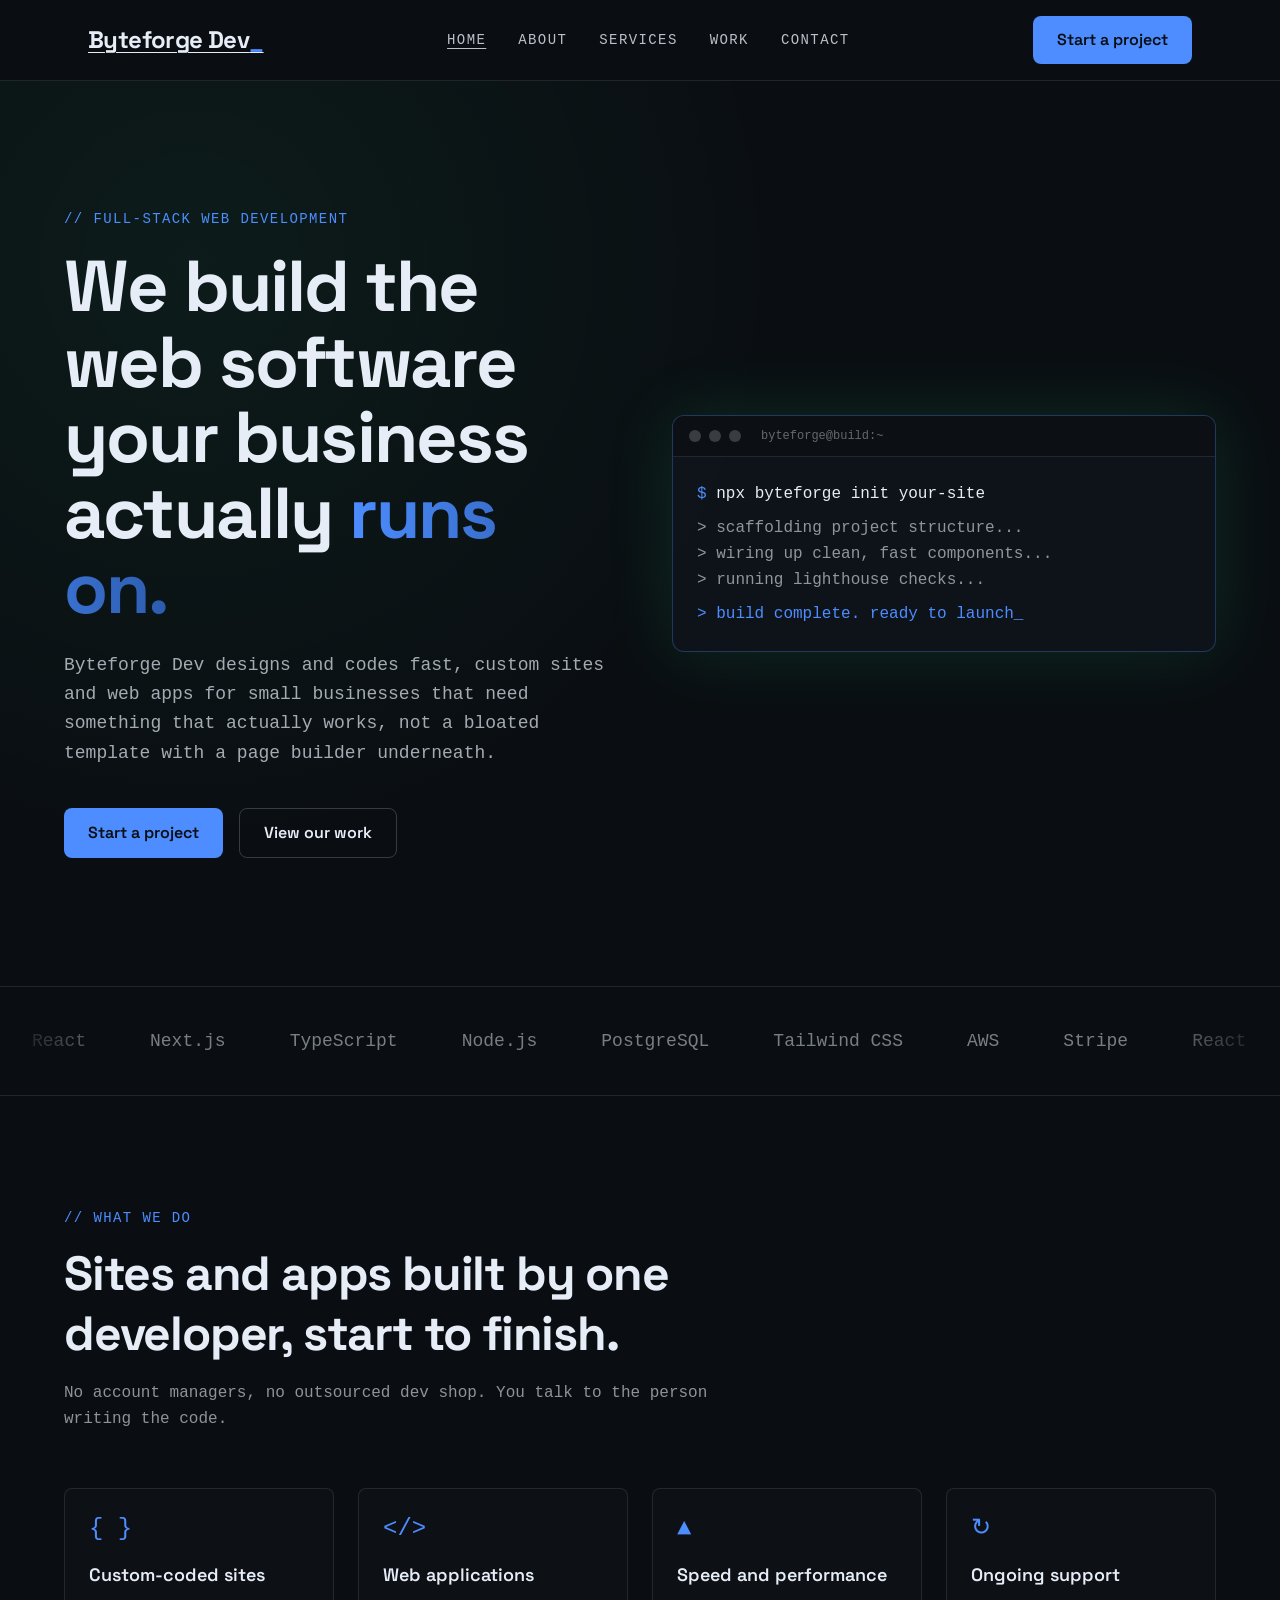
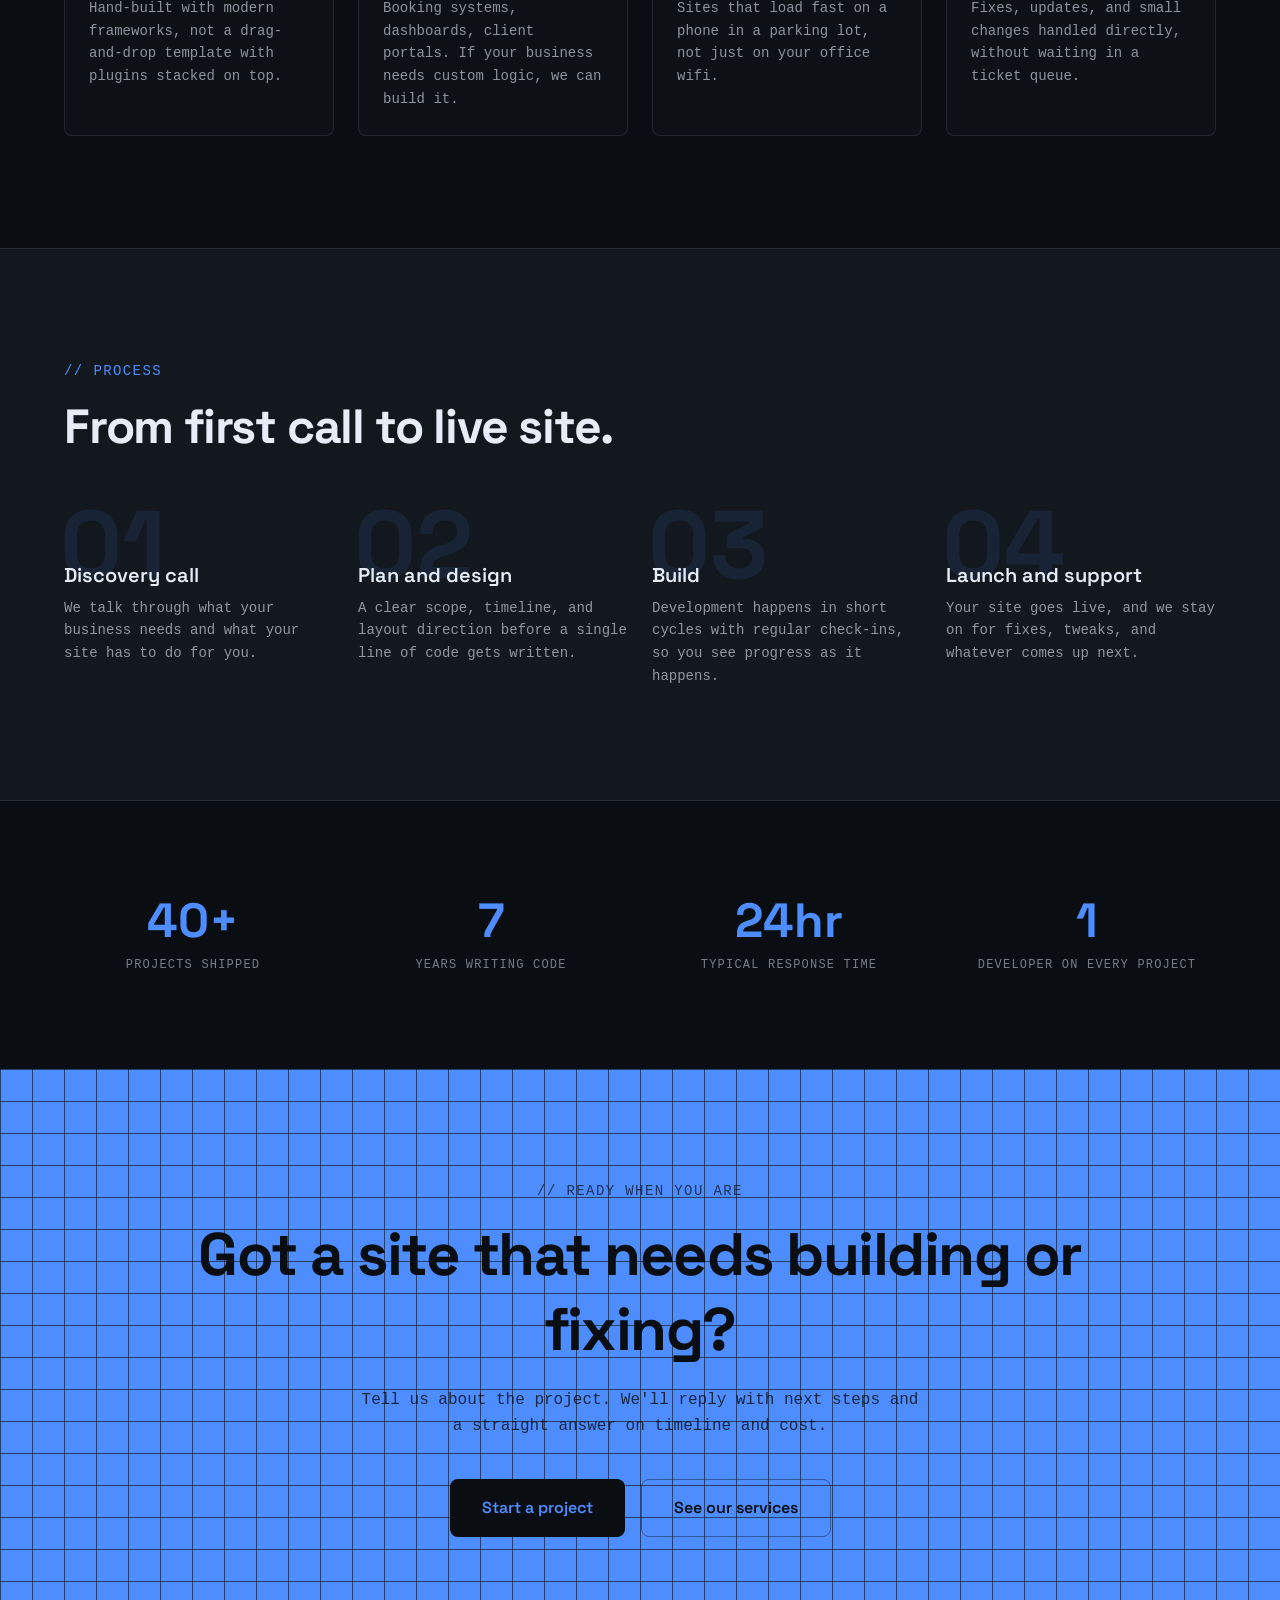
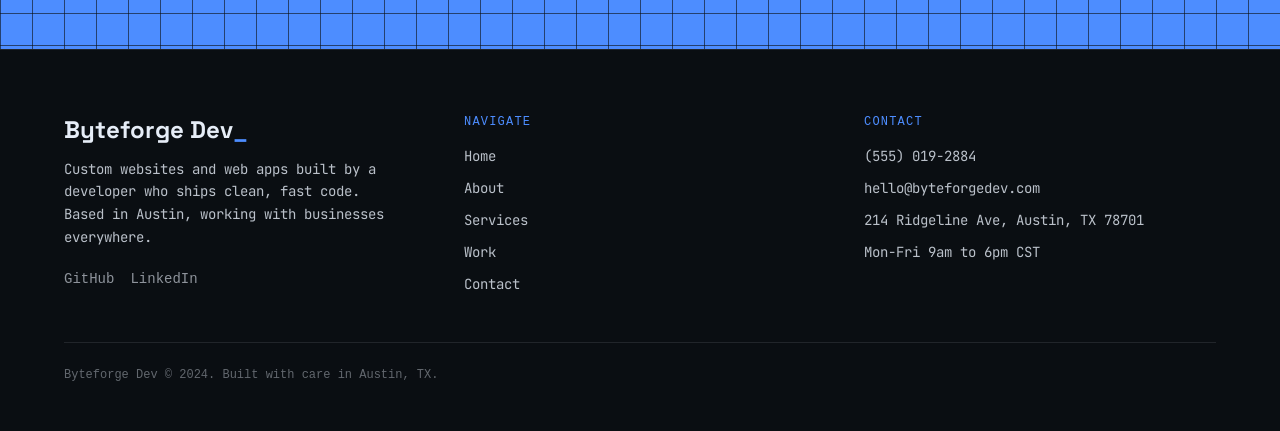
==== commit 97fea380: "Site-wide edit via the Tibly widget" ====
--- a/index.html
+++ b/index.html
@@ -22,7 +22,7 @@
 <style>.tibly-ba{position:relative;overflow:hidden;--ba:50%}.tibly-ba>img{display:block;width:100%;height:100%;object-fit:cover}.tibly-ba .tibly-ba-before{position:absolute;inset:0;clip-path:inset(0 calc(100% - var(--ba)) 0 0)}.tibly-ba .tibly-ba-before img{display:block;width:100%;height:100%;object-fit:cover}.tibly-ba::after{content:'';position:absolute;top:0;bottom:0;left:var(--ba);width:2px;margin-left:-1px;background:#fff;box-shadow:0 0 6px rgba(0,0,0,.55);pointer-events:none;z-index:1}.tibly-ba::before{content:'';position:absolute;top:50%;left:var(--ba);width:44px;height:44px;transform:translate(-50%,-50%);border-radius:9999px;background:rgba(0,0,0,.75) url("data:image/svg+xml,%3Csvg%20xmlns='http://www.w3.org/2000/svg'%20viewBox='0%200%2024%2024'%20fill='%23fff'%3E%3Cpath%20d='M9%206l-6%206%206%206zM15%206l6%206-6%206z'/%3E%3C/svg%3E") center/22px 22px no-repeat;border:2px solid #fff;box-shadow:0 2px 8px rgba(0,0,0,.4);pointer-events:none;z-index:1}.tibly-ba input[type=range]{position:absolute;inset:0;width:100%;height:100%;margin:0;opacity:0;cursor:ew-resize;-webkit-appearance:none;appearance:none;touch-action:none;z-index:2}[data-lightbox]{cursor:zoom-in}.tibly-lb{position:fixed;inset:0;z-index:9999;background:rgba(0,0,0,.92);display:flex;align-items:center;justify-content:center;cursor:zoom-out;padding:24px}.tibly-lb img{max-width:100%;max-height:100%;object-fit:contain}</style>
 <script>document.addEventListener('input',function(e){var t=e.target;if(!t||t.type!=='range')return;var c=t.closest&&t.closest('.tibly-ba');if(c)c.style.setProperty('--ba',t.value+'%')});document.addEventListener('click',function(e){var im=e.target.closest&&e.target.closest('[data-lightbox]');if(!im||!(im.currentSrc||im.src))return;e.preventDefault();var o=document.createElement('div');o.className='tibly-lb';var big=document.createElement('img');big.src=im.currentSrc||im.src;big.alt=im.alt||'';o.appendChild(big);o.addEventListener('click',function(){o.remove()});document.addEventListener('keydown',function esc(ev){if(ev.key==='Escape'){o.remove();document.removeEventListener('keydown',esc)}});document.body.appendChild(o)});document.addEventListener('click',function(e){var x=e.target.closest&&e.target.closest('[data-announce-close]');if(!x)return;var b=x.closest('[data-announce]');if(b){b.style.display='none';try{sessionStorage.setItem('tibly-announce','1')}catch(_){}}});addEventListener('DOMContentLoaded',function(){try{if(sessionStorage.getItem('tibly-announce')==='1'){var b=document.querySelector('[data-announce]');if(b)b.style.display='none'}}catch(_){}if('IntersectionObserver' in window&&!matchMedia('(prefers-reduced-motion:reduce)').matches){var els=document.querySelectorAll('[data-count]');if(els.length){var io=new IntersectionObserver(function(es){es.forEach(function(en){if(!en.isIntersecting)return;io.unobserve(en.target);var el=en.target,s=el.textContent||'',m=s.match(/[\d,]*\d(?:\.\d+)?/);if(!m)return;var raw=m[0],num=parseFloat(raw.replace(/,/g,''));if(!isFinite(num))return;var pre=s.slice(0,m.index),post=s.slice(m.index+raw.length),grp=raw.indexOf(',')>=0,dec=(raw.split('.')[1]||'').length,t0=performance.now();requestAnimationFrame(function tick(now){var p=Math.min((now-t0)/1400,1);p=1-Math.pow(1-p,3);var v=(num*p).toFixed(dec);if(grp)v=Number(v).toLocaleString('en-US',{minimumFractionDigits:dec});el.textContent=pre+v+post;if(p<1)requestAnimationFrame(tick)})})},{rootMargin:'0px 0px -10% 0px'});els.forEach(function(el){io.observe(el)})}}var badge=document.querySelector('[data-tibly-open]');if(badge){var src=document.querySelector('[data-tibly-field="hours"]');var txt=(src&&src.textContent||'').toLowerCase();var days=['sun','mon','tue','wed','thu','fri','sat'];var toMin=function(h,mm,ap){h=+h;mm=+(mm||0);if(ap==='pm'&&h!==12)h+=12;if(ap==='am'&&h===12)h=0;return h*60+mm};var spans=[];var re=/(sun|mon|tue|wed|thu|fri|sat|daily|every ?day)[a-z]*\s*(?:[-\u2013\u2014]\s*(sun|mon|tue|wed|thu|fri|sat)[a-z]*)?\s*:?\s*(\d{1,2})(?::(\d{2}))?\s*(am|pm)?\s*[-\u2013\u2014]\s*(\d{1,2})(?::(\d{2}))?\s*(am|pm)?/g,mm;while((mm=re.exec(txt))){var d1=mm[1].slice(0,3),d2=mm[2],ap1=mm[5]||(mm[8]==='pm'&&+mm[3]<=+mm[6]?'am':mm[8]),o=toMin(mm[3],mm[4],ap1),c=toMin(mm[6],mm[7],mm[8]);var from=d1==='dai'||d1==='eve'?0:days.indexOf(d1),to=d2?days.indexOf(d2.slice(0,3)):(d1==='dai'||d1==='eve'?6:from);if(from<0)continue;for(var d=from;;d=(d+1)%7){spans.push([d,o,c]);if(d===to)break}}if(spans.length){var now=new Date(),cur=now.getDay(),min=now.getHours()*60+now.getMinutes();var open=spans.some(function(s){return s[0]===cur&&min>=s[1]&&min<s[2]});badge.textContent=open?(badge.getAttribute('data-open-text')||'Open now'):(badge.getAttribute('data-closed-text')||'Closed now');badge.setAttribute('data-state',open?'open':'closed');badge.hidden=false}}});</script>
 <style>header a[aria-current="page"]:not(:has(img,svg)){text-decoration:underline;text-underline-offset:4px;text-decoration-thickness:1px}</style>
-<link rel="stylesheet" href="/styles.css?v=a21ab5ae">
+<link rel="stylesheet" href="/styles.css?v=9ce3352d">
 </head>
 <body>
 <!-- block:header -->
--- a/styles.css
+++ b/styles.css
@@ -1,2 +1,2 @@
 /*! tailwindcss v4.3.2 | MIT License | https://tailwindcss.com */
-@layer properties{@supports (((-webkit-hyphens:none)) and (not (margin-trim:inline))) or ((-moz-orient:inline) and (not (color:rgb(from red r g b)))){*,:before,:after,::backdrop{--tw-space-y-reverse:0;--tw-divide-y-reverse:0;--tw-border-style:solid;--tw-gradient-position:initial;--tw-gradient-from:#0000;--tw-gradient-via:#0000;--tw-gradient-to:#0000;--tw-gradient-stops:initial;--tw-gradient-via-stops:initial;--tw-gradient-from-position:0%;--tw-gradient-via-position:50%;--tw-gradient-to-position:100%;--tw-leading:initial;--tw-font-weight:initial;--tw-tracking:initial;--tw-shadow:0 0 #0000;--tw-shadow-color:initial;--tw-shadow-alpha:100%;--tw-inset-shadow:0 0 #0000;--tw-inset-shadow-color:initial;--tw-inset-shadow-alpha:100%;--tw-ring-color:initial;--tw-ring-shadow:0 0 #0000;--tw-inset-ring-color:initial;--tw-inset-ring-shadow:0 0 #0000;--tw-ring-inset:initial;--tw-ring-offset-width:0px;--tw-ring-offset-color:#fff;--tw-ring-offset-shadow:0 0 #0000;--tw-duration:initial;--tw-scale-x:1;--tw-scale-y:1;--tw-scale-z:1;--tw-divide-x-reverse:0}}}@layer theme{:root,:host{--font-sans:ui-sans-serif, system-ui, sans-serif, "Apple Color Emoji", "Segoe UI Emoji", "Segoe UI Symbol", "Noto Color Emoji";--font-mono:ui-monospace, SFMono-Regular, Menlo, Monaco, Consolas, "Liberation Mono", "Courier New", monospace;--spacing:.25rem;--container-xs:20rem;--container-xl:36rem;--container-2xl:42rem;--container-3xl:48rem;--container-4xl:56rem;--container-6xl:72rem;--text-xs:.75rem;--text-xs--line-height:calc(1 / .75);--text-sm:.875rem;--text-sm--line-height:calc(1.25 / .875);--text-base:1rem;--text-base--line-height:calc(1.5 / 1);--text-lg:1.125rem;--text-lg--line-height:calc(1.75 / 1.125);--text-xl:1.25rem;--text-xl--line-height:calc(1.75 / 1.25);--text-2xl:1.5rem;--text-2xl--line-height:calc(2 / 1.5);--text-3xl:1.875rem;--text-3xl--line-height:calc(2.25 / 1.875);--text-4xl:2.25rem;--text-4xl--line-height:calc(2.5 / 2.25);--text-5xl:3rem;--text-5xl--line-height:1;--text-6xl:3.75rem;--text-6xl--line-height:1;--text-7xl:4.5rem;--text-7xl--line-height:1;--text-8xl:6rem;--text-8xl--line-height:1;--font-weight-semibold:600;--font-weight-bold:700;--tracking-tight:-.025em;--tracking-widest:.1em;--leading-tight:1.25;--leading-relaxed:1.625;--radius-sm:.25rem;--radius-md:.5rem;--radius-lg:.75rem;--aspect-video:16 / 9;--default-transition-duration:.15s;--default-transition-timing-function:cubic-bezier(.4, 0, .2, 1);--default-font-family:var(--font-sans);--default-mono-font-family:var(--font-mono);--color-brand-50:#e6fff2;--color-brand-100:#b3ffdc;--color-brand-200:#80ffc6;--color-brand-300:#4dffb0;--color-brand-400:#3f9;--color-brand-500:#22e888;--color-brand-600:#1fae6d;--color-brand-700:#178055;--color-brand-800:#10553a;--color-brand-900:#12181a;--color-surface:#0a0e0f;--color-ink:#d8f5e3;--font-display:"Space Grotesk", sans-serif;--font-body:"JetBrains Mono", monospace;--animate-marquee:marquee 30s linear infinite;--animate-kenburns:kenburns 18s ease-in-out infinite alternate;--animate-float:float 6s ease-in-out infinite;--animate-pulse-soft:pulse-soft 4s ease-in-out infinite;--animate-spin-slow:spin-slow 24s linear infinite}}@layer base{*,:after,:before,::backdrop{box-sizing:border-box;border:0 solid;margin:0;padding:0}::file-selector-button{box-sizing:border-box;border:0 solid;margin:0;padding:0}html,:host{-webkit-text-size-adjust:100%;tab-size:4;line-height:1.5;font-family:var(--default-font-family,ui-sans-serif, system-ui, sans-serif, "Apple Color Emoji", "Segoe UI Emoji", "Segoe UI Symbol", "Noto Color Emoji");font-feature-settings:var(--default-font-feature-settings,normal);font-variation-settings:var(--default-font-variation-settings,normal);-webkit-tap-highlight-color:transparent}hr{height:0;color:inherit;border-top-width:1px}abbr:where([title]){-webkit-text-decoration:underline dotted;text-decoration:underline dotted}h1,h2,h3,h4,h5,h6{font-size:inherit;font-weight:inherit}a{color:inherit;-webkit-text-decoration:inherit;-webkit-text-decoration:inherit;-webkit-text-decoration:inherit;text-decoration:inherit}b,strong{font-weight:bolder}code,kbd,samp,pre{font-family:var(--default-mono-font-family,ui-monospace, SFMono-Regular, Menlo, Monaco, Consolas, "Liberation Mono", "Courier New", monospace);font-feature-settings:var(--default-mono-font-feature-settings,normal);font-variation-settings:var(--default-mono-font-variation-settings,normal);font-size:1em}small{font-size:80%}sub,sup{vertical-align:baseline;font-size:75%;line-height:0;position:relative}sub{bottom:-.25em}sup{top:-.5em}table{text-indent:0;border-color:inherit;border-collapse:collapse}:-moz-focusring{outline:auto}progress{vertical-align:baseline}summary{display:list-item}ol,ul,menu{list-style:none}img,svg,video,canvas,audio,iframe,embed,object{vertical-align:middle;display:block}img,video{max-width:100%;height:auto}button,input,select,optgroup,textarea{font:inherit;font-feature-settings:inherit;font-variation-settings:inherit;letter-spacing:inherit;color:inherit;opacity:1;background-color:#0000;border-radius:0}::file-selector-button{font:inherit;font-feature-settings:inherit;font-variation-settings:inherit;letter-spacing:inherit;color:inherit;opacity:1;background-color:#0000;border-radius:0}:where(select:is([multiple],[size])) optgroup{font-weight:bolder}:where(select:is([multiple],[size])) optgroup option{padding-inline-start:20px}::file-selector-button{margin-inline-end:4px}::placeholder{opacity:1}@supports (not ((-webkit-appearance:-apple-pay-button))) or (contain-intrinsic-size:1px){::placeholder{color:currentColor}@supports (color:color-mix(in lab, red, red)){::placeholder{color:color-mix(in oklab, currentcolor 50%, transparent)}}}textarea{resize:vertical}::-webkit-search-decoration{-webkit-appearance:none}::-webkit-date-and-time-value{min-height:1lh;text-align:inherit}::-webkit-datetime-edit{display:inline-flex}::-webkit-datetime-edit-fields-wrapper{padding:0}::-webkit-datetime-edit{padding-block:0}::-webkit-datetime-edit-year-field{padding-block:0}::-webkit-datetime-edit-month-field{padding-block:0}::-webkit-datetime-edit-day-field{padding-block:0}::-webkit-datetime-edit-hour-field{padding-block:0}::-webkit-datetime-edit-minute-field{padding-block:0}::-webkit-datetime-edit-second-field{padding-block:0}::-webkit-datetime-edit-millisecond-field{padding-block:0}::-webkit-datetime-edit-meridiem-field{padding-block:0}::-webkit-calendar-picker-indicator{line-height:1}:-moz-ui-invalid{box-shadow:none}button,input:where([type=button],[type=reset],[type=submit]){appearance:button}::file-selector-button{appearance:button}::-webkit-inner-spin-button{height:auto}::-webkit-outer-spin-button{height:auto}[hidden]:where(:not([hidden=until-found])){display:none!important}}@layer components{.btn{justify-content:center;align-items:center;gap:calc(var(--spacing) * 2);border-radius:var(--radius-md);background-color:var(--color-brand-400);padding-inline:calc(var(--spacing) * 6);padding-block:calc(var(--spacing) * 3);font-family:var(--font-display);--tw-font-weight:var(--font-weight-semibold);font-weight:var(--font-weight-semibold);color:var(--color-surface);transition-property:color,background-color,border-color,outline-color,text-decoration-color,fill,stroke,--tw-gradient-from,--tw-gradient-via,--tw-gradient-to;transition-timing-function:var(--tw-ease,var(--default-transition-timing-function));transition-duration:var(--tw-duration,var(--default-transition-duration));--tw-duration:.2s;transition-duration:.2s;display:inline-flex}@media (hover:hover){.btn:hover{background-color:var(--color-brand-300)}}.btn-secondary{justify-content:center;align-items:center;gap:calc(var(--spacing) * 2);border-radius:var(--radius-md);border-style:var(--tw-border-style);border-width:1px;border-color:#d8f5e333;display:inline-flex}@supports (color:color-mix(in lab, red, red)){.btn-secondary{border-color:color-mix(in oklab, var(--color-ink) 20%, transparent)}}.btn-secondary{padding-inline:calc(var(--spacing) * 6);padding-block:calc(var(--spacing) * 3);font-family:var(--font-display);--tw-font-weight:var(--font-weight-semibold);font-weight:var(--font-weight-semibold);color:var(--color-ink);transition-property:color,background-color,border-color,outline-color,text-decoration-color,fill,stroke,--tw-gradient-from,--tw-gradient-via,--tw-gradient-to;transition-timing-function:var(--tw-ease,var(--default-transition-timing-function));transition-duration:var(--tw-duration,var(--default-transition-duration));--tw-duration:.2s;transition-duration:.2s}@media (hover:hover){.btn-secondary:hover{border-color:var(--color-brand-400);color:var(--color-brand-400)}}.card{border-radius:var(--radius-md);border-style:var(--tw-border-style);border-width:1px;border-color:#d8f5e31a}@supports (color:color-mix(in lab, red, red)){.card{border-color:color-mix(in oklab, var(--color-ink) 10%, transparent)}}.card{background-color:#12181a66}@supports (color:color-mix(in lab, red, red)){.card{background-color:color-mix(in oklab, var(--color-brand-900) 40%, transparent)}}.card{padding:calc(var(--spacing) * 6)}}@layer utilities{.pointer-events-none{pointer-events:none}.sr-only{clip-path:inset(50%);white-space:nowrap;border-width:0;width:1px;height:1px;margin:-1px;padding:0;position:absolute;overflow:hidden}.absolute{position:absolute}.fixed{position:fixed}.relative{position:relative}.inset-0{inset:0}.inset-x-0{inset-inline:0}.inset-y-0{inset-block:0}.-top-6{top:calc(var(--spacing) * -6)}.right-0{right:0}.-bottom-6{bottom:calc(var(--spacing) * -6)}.bottom-0{bottom:0}.-left-1{left:calc(var(--spacing) * -1)}.-left-6{left:calc(var(--spacing) * -6)}.left-0{left:0}.z-10{z-index:10}.z-40{z-index:40}.z-50{z-index:50}.mx-6{margin-inline:calc(var(--spacing) * 6)}.mx-auto{margin-inline:auto}.mt-2{margin-top:calc(var(--spacing) * 2)}.mt-3{margin-top:calc(var(--spacing) * 3)}.mt-4{margin-top:calc(var(--spacing) * 4)}.mt-5{margin-top:calc(var(--spacing) * 5)}.mt-6{margin-top:calc(var(--spacing) * 6)}.mt-10{margin-top:calc(var(--spacing) * 10)}.mt-12{margin-top:calc(var(--spacing) * 12)}.mb-2{margin-bottom:calc(var(--spacing) * 2)}.mb-3{margin-bottom:calc(var(--spacing) * 3)}.mb-4{margin-bottom:calc(var(--spacing) * 4)}.mb-5{margin-bottom:calc(var(--spacing) * 5)}.mb-6{margin-bottom:calc(var(--spacing) * 6)}.mb-8{margin-bottom:calc(var(--spacing) * 8)}.mb-10{margin-bottom:calc(var(--spacing) * 10)}.mb-14{margin-bottom:calc(var(--spacing) * 14)}.mb-16{margin-bottom:calc(var(--spacing) * 16)}.ml-2{margin-left:calc(var(--spacing) * 2)}.ml-3{margin-left:calc(var(--spacing) * 3)}.block{display:block}.flex{display:flex}.grid{display:grid}.hidden{display:none}.inline-flex{display:inline-flex}.aspect-4\/5{aspect-ratio:4/5}.aspect-video{aspect-ratio:var(--aspect-video)}.h-0\.5{height:calc(var(--spacing) * .5)}.h-3{height:calc(var(--spacing) * 3)}.h-16{height:calc(var(--spacing) * 16)}.h-full{height:100%}.w-3{width:calc(var(--spacing) * 3)}.w-7{width:calc(var(--spacing) * 7)}.w-16{width:calc(var(--spacing) * 16)}.w-full{width:100%}.w-max{width:max-content}.max-w-2xl{max-width:var(--container-2xl)}.max-w-3xl{max-width:var(--container-3xl)}.max-w-4xl{max-width:var(--container-4xl)}.max-w-6xl{max-width:var(--container-6xl)}.max-w-prose{max-width:65ch}.max-w-xl{max-width:var(--container-xl)}.max-w-xs{max-width:var(--container-xs)}.flex-1{flex:1}.shrink-0{flex-shrink:0}.animate-marquee{animation:var(--animate-marquee)}.animate-pulse-soft{animation:var(--animate-pulse-soft)}.cursor-pointer{cursor:pointer}.resize-none{resize:none}.grid-cols-1{grid-template-columns:repeat(1,minmax(0,1fr))}.grid-cols-2{grid-template-columns:repeat(2,minmax(0,1fr))}.flex-col{flex-direction:column}.flex-wrap{flex-wrap:wrap}.items-center{align-items:center}.items-end{align-items:flex-end}.items-start{align-items:flex-start}.justify-between{justify-content:space-between}.justify-center{justify-content:center}.gap-1\.5{gap:calc(var(--spacing) * 1.5)}.gap-2{gap:calc(var(--spacing) * 2)}.gap-3{gap:calc(var(--spacing) * 3)}.gap-4{gap:calc(var(--spacing) * 4)}.gap-6{gap:calc(var(--spacing) * 6)}.gap-8{gap:calc(var(--spacing) * 8)}.gap-10{gap:calc(var(--spacing) * 10)}.gap-12{gap:calc(var(--spacing) * 12)}.gap-16{gap:calc(var(--spacing) * 16)}:where(.space-y-2>:not(:last-child)){--tw-space-y-reverse:0;margin-block-start:calc(calc(var(--spacing) * 2) * var(--tw-space-y-reverse));margin-block-end:calc(calc(var(--spacing) * 2) * calc(1 - var(--tw-space-y-reverse)))}:where(.space-y-5>:not(:last-child)){--tw-space-y-reverse:0;margin-block-start:calc(calc(var(--spacing) * 5) * var(--tw-space-y-reverse));margin-block-end:calc(calc(var(--spacing) * 5) * calc(1 - var(--tw-space-y-reverse)))}:where(.divide-y>:not(:last-child)){--tw-divide-y-reverse:0;border-bottom-style:var(--tw-border-style);border-top-style:var(--tw-border-style);border-top-width:calc(1px * var(--tw-divide-y-reverse));border-bottom-width:calc(1px * calc(1 - var(--tw-divide-y-reverse)))}:where(.divide-ink\/10>:not(:last-child)){border-color:#d8f5e31a}@supports (color:color-mix(in lab, red, red)){:where(.divide-ink\/10>:not(:last-child)){border-color:color-mix(in oklab, var(--color-ink) 10%, transparent)}}.overflow-hidden{overflow:hidden}.rounded-full{border-radius:3.40282e38px}.rounded-lg{border-radius:var(--radius-lg)}.rounded-md{border-radius:var(--radius-md)}.rounded-sm{border-radius:var(--radius-sm)}.border{border-style:var(--tw-border-style);border-width:1px}.border-0{border-style:var(--tw-border-style);border-width:0}.border-y{border-block-style:var(--tw-border-style);border-block-width:1px}.border-t{border-top-style:var(--tw-border-style);border-top-width:1px}.border-b{border-bottom-style:var(--tw-border-style);border-bottom-width:1px}.border-l{border-left-style:var(--tw-border-style);border-left-width:1px}.border-brand-400\/20{border-color:#3f93}@supports (color:color-mix(in lab, red, red)){.border-brand-400\/20{border-color:color-mix(in oklab, var(--color-brand-400) 20%, transparent)}}.border-brand-400\/30{border-color:#33ff994d}@supports (color:color-mix(in lab, red, red)){.border-brand-400\/30{border-color:color-mix(in oklab, var(--color-brand-400) 30%, transparent)}}.border-ink\/10{border-color:#d8f5e31a}@supports (color:color-mix(in lab, red, red)){.border-ink\/10{border-color:color-mix(in oklab, var(--color-ink) 10%, transparent)}}.border-ink\/20{border-color:#d8f5e333}@supports (color:color-mix(in lab, red, red)){.border-ink\/20{border-color:color-mix(in oklab, var(--color-ink) 20%, transparent)}}.border-surface\/30{border-color:#0a0e0f4d}@supports (color:color-mix(in lab, red, red)){.border-surface\/30{border-color:color-mix(in oklab, var(--color-surface) 30%, transparent)}}.border-surface\/40{border-color:#0a0e0f66}@supports (color:color-mix(in lab, red, red)){.border-surface\/40{border-color:color-mix(in oklab, var(--color-surface) 40%, transparent)}}.bg-brand-400{background-color:var(--color-brand-400)}.bg-brand-900{background-color:var(--color-brand-900)}.bg-brand-900\/20{background-color:#12181a33}@supports (color:color-mix(in lab, red, red)){.bg-brand-900\/20{background-color:color-mix(in oklab, var(--color-brand-900) 20%, transparent)}}.bg-brand-900\/40{background-color:#12181a66}@supports (color:color-mix(in lab, red, red)){.bg-brand-900\/40{background-color:color-mix(in oklab, var(--color-brand-900) 40%, transparent)}}.bg-brand-900\/60{background-color:#12181a99}@supports (color:color-mix(in lab, red, red)){.bg-brand-900\/60{background-color:color-mix(in oklab, var(--color-brand-900) 60%, transparent)}}.bg-ink{background-color:var(--color-ink)}.bg-ink\/20{background-color:#d8f5e333}@supports (color:color-mix(in lab, red, red)){.bg-ink\/20{background-color:color-mix(in oklab, var(--color-ink) 20%, transparent)}}.bg-surface{background-color:var(--color-surface)}.bg-surface\/60{background-color:#0a0e0f99}@supports (color:color-mix(in lab, red, red)){.bg-surface\/60{background-color:color-mix(in oklab, var(--color-surface) 60%, transparent)}}.bg-gradient-to-l{--tw-gradient-position:to left in oklab;background-image:linear-gradient(var(--tw-gradient-stops))}.bg-gradient-to-r{--tw-gradient-position:to right in oklab;background-image:linear-gradient(var(--tw-gradient-stops))}.bg-\[linear-gradient\(rgba\(10\,14\,15\,0\.6\)_1px\,transparent_1px\)\,linear-gradient\(90deg\,rgba\(10\,14\,15\,0\.6\)_1px\,transparent_1px\)\]{background-image:linear-gradient(#0a0e0f99 1px,#0000 1px),linear-gradient(90deg,#0a0e0f99 1px,#0000 1px)}.bg-\[radial-gradient\(circle_at_15\%_20\%\,rgba\(51\,255\,153\,0\.06\)\,transparent_45\%\)\]{background-image:radial-gradient(circle at 15% 20%,#33ff990f,#0000 45%)}.from-brand-400{--tw-gradient-from:var(--color-brand-400);--tw-gradient-stops:var(--tw-gradient-via-stops,var(--tw-gradient-position), var(--tw-gradient-from) var(--tw-gradient-from-position), var(--tw-gradient-to) var(--tw-gradient-to-position))}.from-surface{--tw-gradient-from:var(--color-surface);--tw-gradient-stops:var(--tw-gradient-via-stops,var(--tw-gradient-position), var(--tw-gradient-from) var(--tw-gradient-from-position), var(--tw-gradient-to) var(--tw-gradient-to-position))}.to-brand-600{--tw-gradient-to:var(--color-brand-600);--tw-gradient-stops:var(--tw-gradient-via-stops,var(--tw-gradient-position), var(--tw-gradient-from) var(--tw-gradient-from-position), var(--tw-gradient-to) var(--tw-gradient-to-position))}.to-transparent{--tw-gradient-to:transparent;--tw-gradient-stops:var(--tw-gradient-via-stops,var(--tw-gradient-position), var(--tw-gradient-from) var(--tw-gradient-from-position), var(--tw-gradient-to) var(--tw-gradient-to-position))}.bg-\[size\:32px_32px\]{background-size:32px 32px}.bg-clip-text{-webkit-background-clip:text;background-clip:text}.object-cover{object-fit:cover}.p-0{padding:0}.p-6{padding:calc(var(--spacing) * 6)}.p-8{padding:calc(var(--spacing) * 8)}.px-2{padding-inline:calc(var(--spacing) * 2)}.px-4{padding-inline:calc(var(--spacing) * 4)}.px-5{padding-inline:calc(var(--spacing) * 5)}.px-6{padding-inline:calc(var(--spacing) * 6)}.px-8{padding-inline:calc(var(--spacing) * 8)}.py-0\.5{padding-block:calc(var(--spacing) * .5)}.py-1{padding-block:var(--spacing)}.py-3{padding-block:calc(var(--spacing) * 3)}.py-4{padding-block:calc(var(--spacing) * 4)}.py-10{padding-block:calc(var(--spacing) * 10)}.py-14{padding-block:calc(var(--spacing) * 14)}.py-16{padding-block:calc(var(--spacing) * 16)}.py-20{padding-block:calc(var(--spacing) * 20)}.py-24{padding-block:calc(var(--spacing) * 24)}.pt-2{padding-top:calc(var(--spacing) * 2)}.pt-6{padding-top:calc(var(--spacing) * 6)}.pt-8{padding-top:calc(var(--spacing) * 8)}.pt-10{padding-top:calc(var(--spacing) * 10)}.pt-16{padding-top:calc(var(--spacing) * 16)}.pb-4{padding-bottom:calc(var(--spacing) * 4)}.pb-8{padding-bottom:calc(var(--spacing) * 8)}.pb-24{padding-bottom:calc(var(--spacing) * 24)}.pl-5{padding-left:calc(var(--spacing) * 5)}.text-center{text-align:center}.font-body{font-family:var(--font-body)}.font-display{font-family:var(--font-display)}.font-mono{font-family:var(--font-mono)}.text-2xl{font-size:var(--text-2xl);line-height:var(--tw-leading,var(--text-2xl--line-height))}.text-3xl{font-size:var(--text-3xl);line-height:var(--tw-leading,var(--text-3xl--line-height))}.text-4xl{font-size:var(--text-4xl);line-height:var(--tw-leading,var(--text-4xl--line-height))}.text-5xl{font-size:var(--text-5xl);line-height:var(--tw-leading,var(--text-5xl--line-height))}.text-7xl{font-size:var(--text-7xl);line-height:var(--tw-leading,var(--text-7xl--line-height))}.text-base{font-size:var(--text-base);line-height:var(--tw-leading,var(--text-base--line-height))}.text-lg{font-size:var(--text-lg);line-height:var(--tw-leading,var(--text-lg--line-height))}.text-sm{font-size:var(--text-sm);line-height:var(--tw-leading,var(--text-sm--line-height))}.text-xl{font-size:var(--text-xl);line-height:var(--tw-leading,var(--text-xl--line-height))}.text-xs{font-size:var(--text-xs);line-height:var(--tw-leading,var(--text-xs--line-height))}.leading-\[1\.05\]{--tw-leading:1.05;line-height:1.05}.leading-none{--tw-leading:1;line-height:1}.leading-relaxed{--tw-leading:var(--leading-relaxed);line-height:var(--leading-relaxed)}.leading-tight{--tw-leading:var(--leading-tight);line-height:var(--leading-tight)}.font-bold{--tw-font-weight:var(--font-weight-bold);font-weight:var(--font-weight-bold)}.font-semibold{--tw-font-weight:var(--font-weight-semibold);font-weight:var(--font-weight-semibold)}.tracking-tight{--tw-tracking:var(--tracking-tight);letter-spacing:var(--tracking-tight)}.tracking-widest{--tw-tracking:var(--tracking-widest);letter-spacing:var(--tracking-widest)}.break-words{overflow-wrap:break-word}.whitespace-nowrap{white-space:nowrap}.text-brand-400{color:var(--color-brand-400)}.text-brand-400\/10{color:#33ff991a}@supports (color:color-mix(in lab, red, red)){.text-brand-400\/10{color:color-mix(in oklab, var(--color-brand-400) 10%, transparent)}}.text-ink{color:var(--color-ink)}.text-ink\/30{color:#d8f5e34d}@supports (color:color-mix(in lab, red, red)){.text-ink\/30{color:color-mix(in oklab, var(--color-ink) 30%, transparent)}}.text-ink\/40{color:#d8f5e366}@supports (color:color-mix(in lab, red, red)){.text-ink\/40{color:color-mix(in oklab, var(--color-ink) 40%, transparent)}}.text-ink\/50{color:#d8f5e380}@supports (color:color-mix(in lab, red, red)){.text-ink\/50{color:color-mix(in oklab, var(--color-ink) 50%, transparent)}}.text-ink\/60{color:#d8f5e399}@supports (color:color-mix(in lab, red, red)){.text-ink\/60{color:color-mix(in oklab, var(--color-ink) 60%, transparent)}}.text-ink\/70{color:#d8f5e3b3}@supports (color:color-mix(in lab, red, red)){.text-ink\/70{color:color-mix(in oklab, var(--color-ink) 70%, transparent)}}.text-ink\/80{color:#d8f5e3cc}@supports (color:color-mix(in lab, red, red)){.text-ink\/80{color:color-mix(in oklab, var(--color-ink) 80%, transparent)}}.text-surface{color:var(--color-surface)}.text-surface\/70{color:#0a0e0fb3}@supports (color:color-mix(in lab, red, red)){.text-surface\/70{color:color-mix(in oklab, var(--color-surface) 70%, transparent)}}.text-surface\/80{color:#0a0e0fcc}@supports (color:color-mix(in lab, red, red)){.text-surface\/80{color:color-mix(in oklab, var(--color-surface) 80%, transparent)}}.text-transparent{color:#0000}.uppercase{text-transform:uppercase}.opacity-10{opacity:.1}.shadow-\[0_0_40px_-10px_var\(--color-brand-400\)\]{--tw-shadow:0 0 40px -10px var(--tw-shadow-color,var(--color-brand-400));box-shadow:var(--tw-inset-shadow), var(--tw-inset-ring-shadow), var(--tw-ring-offset-shadow), var(--tw-ring-shadow), var(--tw-shadow)}.shadow-\[0_0_70px_rgba\(51\,255\,153\,0\.12\)\]{--tw-shadow:0 0 70px var(--tw-shadow-color,#33ff991f);box-shadow:var(--tw-inset-shadow), var(--tw-inset-ring-shadow), var(--tw-ring-offset-shadow), var(--tw-ring-shadow), var(--tw-shadow)}.shadow-lg{--tw-shadow:0 10px 15px -3px var(--tw-shadow-color,#0000001a), 0 4px 6px -4px var(--tw-shadow-color,#0000001a);box-shadow:var(--tw-inset-shadow), var(--tw-inset-ring-shadow), var(--tw-ring-offset-shadow), var(--tw-ring-shadow), var(--tw-shadow)}.transition-colors{transition-property:color,background-color,border-color,outline-color,text-decoration-color,fill,stroke,--tw-gradient-from,--tw-gradient-via,--tw-gradient-to;transition-timing-function:var(--tw-ease,var(--default-transition-timing-function));transition-duration:var(--tw-duration,var(--default-transition-duration))}.transition-transform{transition-property:transform,translate,scale,rotate;transition-timing-function:var(--tw-ease,var(--default-transition-timing-function));transition-duration:var(--tw-duration,var(--default-transition-duration))}.duration-200{--tw-duration:.2s;transition-duration:.2s}.duration-500{--tw-duration:.5s;transition-duration:.5s}.select-none{-webkit-user-select:none;user-select:none}@media (hover:hover){.group-hover\:scale-105:is(:where(.group):hover *){--tw-scale-x:105%;--tw-scale-y:105%;--tw-scale-z:105%;scale:var(--tw-scale-x) var(--tw-scale-y)}}.peer-checked\:flex:is(:where(.peer):checked~*){display:flex}.placeholder\:text-ink\/30::placeholder{color:#d8f5e34d}@supports (color:color-mix(in lab, red, red)){.placeholder\:text-ink\/30::placeholder{color:color-mix(in oklab, var(--color-ink) 30%, transparent)}}@media (hover:hover){.hover\:border-brand-400\/40:hover{border-color:#3f96}@supports (color:color-mix(in lab, red, red)){.hover\:border-brand-400\/40:hover{border-color:color-mix(in oklab, var(--color-brand-400) 40%, transparent)}}.hover\:border-surface:hover{border-color:var(--color-surface)}.hover\:bg-brand-900:hover{background-color:var(--color-brand-900)}.hover\:bg-surface\/80:hover{background-color:#0a0e0fcc}@supports (color:color-mix(in lab, red, red)){.hover\:bg-surface\/80:hover{background-color:color-mix(in oklab, var(--color-surface) 80%, transparent)}}.hover\:bg-surface\/90:hover{background-color:#0a0e0fe6}@supports (color:color-mix(in lab, red, red)){.hover\:bg-surface\/90:hover{background-color:color-mix(in oklab, var(--color-surface) 90%, transparent)}}.hover\:text-brand-400:hover{color:var(--color-brand-400)}}.focus\:border-brand-400:focus{border-color:var(--color-brand-400)}.focus\:outline-none:focus{--tw-outline-style:none;outline-style:none}.data-\[state\=closed\]\:text-ink\/40[data-state=closed]{color:#d8f5e366}@supports (color:color-mix(in lab, red, red)){.data-\[state\=closed\]\:text-ink\/40[data-state=closed]{color:color-mix(in oklab, var(--color-ink) 40%, transparent)}}.data-\[state\=open\]\:border-brand-400[data-state=open]{border-color:var(--color-brand-400)}.data-\[state\=open\]\:text-brand-400[data-state=open]{color:var(--color-brand-400)}@media (min-width:40rem){.sm\:mx-8{margin-inline:calc(var(--spacing) * 8)}.sm\:w-32{width:calc(var(--spacing) * 32)}.sm\:w-auto{width:auto}.sm\:grid-cols-2{grid-template-columns:repeat(2,minmax(0,1fr))}.sm\:grid-cols-3{grid-template-columns:repeat(3,minmax(0,1fr))}.sm\:flex-row{flex-direction:row}.sm\:px-6{padding-inline:calc(var(--spacing) * 6)}}@media (min-width:48rem){.md\:mx-0{margin-inline:0}.md\:mb-20{margin-bottom:calc(var(--spacing) * 20)}.md\:block{display:block}.md\:flex{display:flex}.md\:hidden{display:none}.md\:inline-flex{display:inline-flex}.md\:h-20{height:calc(var(--spacing) * 20)}.md\:grid-cols-2{grid-template-columns:repeat(2,minmax(0,1fr))}.md\:grid-cols-3{grid-template-columns:repeat(3,minmax(0,1fr))}.md\:grid-cols-4{grid-template-columns:repeat(4,minmax(0,1fr))}.md\:grid-cols-5{grid-template-columns:repeat(5,minmax(0,1fr))}.md\:justify-end{justify-content:flex-end}.md\:gap-0{gap:0}.md\:gap-6{gap:calc(var(--spacing) * 6)}.md\:gap-8{gap:calc(var(--spacing) * 8)}.md\:gap-16{gap:calc(var(--spacing) * 16)}:where(.md\:divide-x>:not(:last-child)){--tw-divide-x-reverse:0;border-inline-style:var(--tw-border-style);border-inline-start-width:calc(1px * var(--tw-divide-x-reverse));border-inline-end-width:calc(1px * calc(1 - var(--tw-divide-x-reverse)))}:where(.md\:divide-y-0>:not(:last-child)){--tw-divide-y-reverse:0;border-bottom-style:var(--tw-border-style);border-top-style:var(--tw-border-style);border-top-width:calc(0px * var(--tw-divide-y-reverse));border-bottom-width:calc(0px * calc(1 - var(--tw-divide-y-reverse)))}:where(.md\:divide-ink\/10>:not(:last-child)){border-color:#d8f5e31a}@supports (color:color-mix(in lab, red, red)){:where(.md\:divide-ink\/10>:not(:last-child)){border-color:color-mix(in oklab, var(--color-ink) 10%, transparent)}}.md\:p-14{padding:calc(var(--spacing) * 14)}.md\:py-20{padding-block:calc(var(--spacing) * 20)}.md\:py-24{padding-block:calc(var(--spacing) * 24)}.md\:py-28{padding-block:calc(var(--spacing) * 28)}.md\:py-32{padding-block:calc(var(--spacing) * 32)}.md\:pb-12{padding-bottom:calc(var(--spacing) * 12)}.md\:text-left{text-align:left}.md\:text-2xl{font-size:var(--text-2xl);line-height:var(--tw-leading,var(--text-2xl--line-height))}.md\:text-3xl{font-size:var(--text-3xl);line-height:var(--tw-leading,var(--text-3xl--line-height))}.md\:text-5xl{font-size:var(--text-5xl);line-height:var(--tw-leading,var(--text-5xl--line-height))}.md\:text-6xl{font-size:var(--text-6xl);line-height:var(--tw-leading,var(--text-6xl--line-height))}.md\:text-8xl{font-size:var(--text-8xl);line-height:var(--tw-leading,var(--text-8xl--line-height))}.md\:text-base{font-size:var(--text-base);line-height:var(--tw-leading,var(--text-base--line-height))}.md\:text-lg{font-size:var(--text-lg);line-height:var(--tw-leading,var(--text-lg--line-height))}.md\:text-sm{font-size:var(--text-sm);line-height:var(--tw-leading,var(--text-sm--line-height))}.md\:text-xl{font-size:var(--text-xl);line-height:var(--tw-leading,var(--text-xl--line-height))}}@media (min-width:64rem){.lg\:sticky{position:sticky}.lg\:top-8{top:calc(var(--spacing) * 8)}.lg\:grid-cols-2{grid-template-columns:repeat(2,minmax(0,1fr))}.lg\:grid-cols-3{grid-template-columns:repeat(3,minmax(0,1fr))}.lg\:grid-cols-4{grid-template-columns:repeat(4,minmax(0,1fr))}.lg\:gap-12{gap:calc(var(--spacing) * 12)}.lg\:text-7xl{font-size:var(--text-7xl);line-height:var(--tw-leading,var(--text-7xl--line-height))}}}[data-tb-bg]{position:relative}.tb-bg{pointer-events:none;position:absolute;inset:0;overflow:hidden}.tb-bg video,.tb-bg img{object-fit:cover;width:100%;height:100%}.tb-bg-tint{background:#000;position:absolute;inset:0}[data-tb-bg]>:not(.tb-bg){z-index:1;position:relative}@media (prefers-reduced-motion:reduce){.tb-bg video{display:none}}@property --tw-space-y-reverse{syntax:"*";inherits:false;initial-value:0}@property --tw-divide-y-reverse{syntax:"*";inherits:false;initial-value:0}@property --tw-border-style{syntax:"*";inherits:false;initial-value:solid}@property --tw-gradient-position{syntax:"*";inherits:false}@property --tw-gradient-from{syntax:"<color>";inherits:false;initial-value:#0000}@property --tw-gradient-via{syntax:"<color>";inherits:false;initial-value:#0000}@property --tw-gradient-to{syntax:"<color>";inherits:false;initial-value:#0000}@property --tw-gradient-stops{syntax:"*";inherits:false}@property --tw-gradient-via-stops{syntax:"*";inherits:false}@property --tw-gradient-from-position{syntax:"<length-percentage>";inherits:false;initial-value:0%}@property --tw-gradient-via-position{syntax:"<length-percentage>";inherits:false;initial-value:50%}@property --tw-gradient-to-position{syntax:"<length-percentage>";inherits:false;initial-value:100%}@property --tw-leading{syntax:"*";inherits:false}@property --tw-font-weight{syntax:"*";inherits:false}@property --tw-tracking{syntax:"*";inherits:false}@property --tw-shadow{syntax:"*";inherits:false;initial-value:0 0 #0000}@property --tw-shadow-color{syntax:"*";inherits:false}@property --tw-shadow-alpha{syntax:"<percentage>";inherits:false;initial-value:100%}@property --tw-inset-shadow{syntax:"*";inherits:false;initial-value:0 0 #0000}@property --tw-inset-shadow-color{syntax:"*";inherits:false}@property --tw-inset-shadow-alpha{syntax:"<percentage>";inherits:false;initial-value:100%}@property --tw-ring-color{syntax:"*";inherits:false}@property --tw-ring-shadow{syntax:"*";inherits:false;initial-value:0 0 #0000}@property --tw-inset-ring-color{syntax:"*";inherits:false}@property --tw-inset-ring-shadow{syntax:"*";inherits:false;initial-value:0 0 #0000}@property --tw-ring-inset{syntax:"*";inherits:false}@property --tw-ring-offset-width{syntax:"<length>";inherits:false;initial-value:0}@property --tw-ring-offset-color{syntax:"*";inherits:false;initial-value:#fff}@property --tw-ring-offset-shadow{syntax:"*";inherits:false;initial-value:0 0 #0000}@property --tw-duration{syntax:"*";inherits:false}@property --tw-scale-x{syntax:"*";inherits:false;initial-value:1}@property --tw-scale-y{syntax:"*";inherits:false;initial-value:1}@property --tw-scale-z{syntax:"*";inherits:false;initial-value:1}@property --tw-divide-x-reverse{syntax:"*";inherits:false;initial-value:0}@keyframes marquee{to{transform:translate(-50%)}}@keyframes kenburns{to{transform:scale(1.08)}}@keyframes float{0%,to{transform:translateY(0)}50%{transform:translateY(-12px)}}@keyframes pulse-soft{0%,to{opacity:1}50%{opacity:.55}}@keyframes spin-slow{to{transform:rotate(360deg)}}+@layer properties{@supports (((-webkit-hyphens:none)) and (not (margin-trim:inline))) or ((-moz-orient:inline) and (not (color:rgb(from red r g b)))){*,:before,:after,::backdrop{--tw-space-y-reverse:0;--tw-divide-y-reverse:0;--tw-border-style:solid;--tw-gradient-position:initial;--tw-gradient-from:#0000;--tw-gradient-via:#0000;--tw-gradient-to:#0000;--tw-gradient-stops:initial;--tw-gradient-via-stops:initial;--tw-gradient-from-position:0%;--tw-gradient-via-position:50%;--tw-gradient-to-position:100%;--tw-leading:initial;--tw-font-weight:initial;--tw-tracking:initial;--tw-shadow:0 0 #0000;--tw-shadow-color:initial;--tw-shadow-alpha:100%;--tw-inset-shadow:0 0 #0000;--tw-inset-shadow-color:initial;--tw-inset-shadow-alpha:100%;--tw-ring-color:initial;--tw-ring-shadow:0 0 #0000;--tw-inset-ring-color:initial;--tw-inset-ring-shadow:0 0 #0000;--tw-ring-inset:initial;--tw-ring-offset-width:0px;--tw-ring-offset-color:#fff;--tw-ring-offset-shadow:0 0 #0000;--tw-duration:initial;--tw-scale-x:1;--tw-scale-y:1;--tw-scale-z:1;--tw-divide-x-reverse:0}}}@layer theme{:root,:host{--font-sans:ui-sans-serif, system-ui, sans-serif, "Apple Color Emoji", "Segoe UI Emoji", "Segoe UI Symbol", "Noto Color Emoji";--font-mono:ui-monospace, SFMono-Regular, Menlo, Monaco, Consolas, "Liberation Mono", "Courier New", monospace;--spacing:.25rem;--container-xs:20rem;--container-xl:36rem;--container-2xl:42rem;--container-3xl:48rem;--container-4xl:56rem;--container-6xl:72rem;--text-xs:.75rem;--text-xs--line-height:calc(1 / .75);--text-sm:.875rem;--text-sm--line-height:calc(1.25 / .875);--text-base:1rem;--text-base--line-height:calc(1.5 / 1);--text-lg:1.125rem;--text-lg--line-height:calc(1.75 / 1.125);--text-xl:1.25rem;--text-xl--line-height:calc(1.75 / 1.25);--text-2xl:1.5rem;--text-2xl--line-height:calc(2 / 1.5);--text-3xl:1.875rem;--text-3xl--line-height:calc(2.25 / 1.875);--text-4xl:2.25rem;--text-4xl--line-height:calc(2.5 / 2.25);--text-5xl:3rem;--text-5xl--line-height:1;--text-6xl:3.75rem;--text-6xl--line-height:1;--text-7xl:4.5rem;--text-7xl--line-height:1;--text-8xl:6rem;--text-8xl--line-height:1;--font-weight-semibold:600;--font-weight-bold:700;--tracking-tight:-.025em;--tracking-widest:.1em;--leading-tight:1.25;--leading-relaxed:1.625;--radius-sm:.25rem;--radius-md:.5rem;--radius-lg:.75rem;--aspect-video:16 / 9;--default-transition-duration:.15s;--default-transition-timing-function:cubic-bezier(.4, 0, .2, 1);--default-font-family:var(--font-sans);--default-mono-font-family:var(--font-mono);--color-brand-50:#eaf2ff;--color-brand-100:#c3d9ff;--color-brand-200:#9cc0ff;--color-brand-300:#75a7ff;--color-brand-400:#4d8dff;--color-brand-500:#3a76e0;--color-brand-600:#2c5cae;--color-brand-700:#21447f;--color-brand-800:#172d55;--color-brand-900:#12181e;--color-surface:#0a0e12;--color-ink:#e6edf7;--font-display:"Space Grotesk", sans-serif;--font-body:"JetBrains Mono", monospace;--animate-marquee:marquee 30s linear infinite;--animate-kenburns:kenburns 18s ease-in-out infinite alternate;--animate-float:float 6s ease-in-out infinite;--animate-pulse-soft:pulse-soft 4s ease-in-out infinite;--animate-spin-slow:spin-slow 24s linear infinite}}@layer base{*,:after,:before,::backdrop{box-sizing:border-box;border:0 solid;margin:0;padding:0}::file-selector-button{box-sizing:border-box;border:0 solid;margin:0;padding:0}html,:host{-webkit-text-size-adjust:100%;tab-size:4;line-height:1.5;font-family:var(--default-font-family,ui-sans-serif, system-ui, sans-serif, "Apple Color Emoji", "Segoe UI Emoji", "Segoe UI Symbol", "Noto Color Emoji");font-feature-settings:var(--default-font-feature-settings,normal);font-variation-settings:var(--default-font-variation-settings,normal);-webkit-tap-highlight-color:transparent}hr{height:0;color:inherit;border-top-width:1px}abbr:where([title]){-webkit-text-decoration:underline dotted;text-decoration:underline dotted}h1,h2,h3,h4,h5,h6{font-size:inherit;font-weight:inherit}a{color:inherit;-webkit-text-decoration:inherit;-webkit-text-decoration:inherit;-webkit-text-decoration:inherit;text-decoration:inherit}b,strong{font-weight:bolder}code,kbd,samp,pre{font-family:var(--default-mono-font-family,ui-monospace, SFMono-Regular, Menlo, Monaco, Consolas, "Liberation Mono", "Courier New", monospace);font-feature-settings:var(--default-mono-font-feature-settings,normal);font-variation-settings:var(--default-mono-font-variation-settings,normal);font-size:1em}small{font-size:80%}sub,sup{vertical-align:baseline;font-size:75%;line-height:0;position:relative}sub{bottom:-.25em}sup{top:-.5em}table{text-indent:0;border-color:inherit;border-collapse:collapse}:-moz-focusring{outline:auto}progress{vertical-align:baseline}summary{display:list-item}ol,ul,menu{list-style:none}img,svg,video,canvas,audio,iframe,embed,object{vertical-align:middle;display:block}img,video{max-width:100%;height:auto}button,input,select,optgroup,textarea{font:inherit;font-feature-settings:inherit;font-variation-settings:inherit;letter-spacing:inherit;color:inherit;opacity:1;background-color:#0000;border-radius:0}::file-selector-button{font:inherit;font-feature-settings:inherit;font-variation-settings:inherit;letter-spacing:inherit;color:inherit;opacity:1;background-color:#0000;border-radius:0}:where(select:is([multiple],[size])) optgroup{font-weight:bolder}:where(select:is([multiple],[size])) optgroup option{padding-inline-start:20px}::file-selector-button{margin-inline-end:4px}::placeholder{opacity:1}@supports (not ((-webkit-appearance:-apple-pay-button))) or (contain-intrinsic-size:1px){::placeholder{color:currentColor}@supports (color:color-mix(in lab, red, red)){::placeholder{color:color-mix(in oklab, currentcolor 50%, transparent)}}}textarea{resize:vertical}::-webkit-search-decoration{-webkit-appearance:none}::-webkit-date-and-time-value{min-height:1lh;text-align:inherit}::-webkit-datetime-edit{display:inline-flex}::-webkit-datetime-edit-fields-wrapper{padding:0}::-webkit-datetime-edit{padding-block:0}::-webkit-datetime-edit-year-field{padding-block:0}::-webkit-datetime-edit-month-field{padding-block:0}::-webkit-datetime-edit-day-field{padding-block:0}::-webkit-datetime-edit-hour-field{padding-block:0}::-webkit-datetime-edit-minute-field{padding-block:0}::-webkit-datetime-edit-second-field{padding-block:0}::-webkit-datetime-edit-millisecond-field{padding-block:0}::-webkit-datetime-edit-meridiem-field{padding-block:0}::-webkit-calendar-picker-indicator{line-height:1}:-moz-ui-invalid{box-shadow:none}button,input:where([type=button],[type=reset],[type=submit]){appearance:button}::file-selector-button{appearance:button}::-webkit-inner-spin-button{height:auto}::-webkit-outer-spin-button{height:auto}[hidden]:where(:not([hidden=until-found])){display:none!important}}@layer components{.btn{justify-content:center;align-items:center;gap:calc(var(--spacing) * 2);border-radius:var(--radius-md);background-color:var(--color-brand-400);padding-inline:calc(var(--spacing) * 6);padding-block:calc(var(--spacing) * 3);font-family:var(--font-display);--tw-font-weight:var(--font-weight-semibold);font-weight:var(--font-weight-semibold);color:var(--color-surface);transition-property:color,background-color,border-color,outline-color,text-decoration-color,fill,stroke,--tw-gradient-from,--tw-gradient-via,--tw-gradient-to;transition-timing-function:var(--tw-ease,var(--default-transition-timing-function));transition-duration:var(--tw-duration,var(--default-transition-duration));--tw-duration:.2s;transition-duration:.2s;display:inline-flex}@media (hover:hover){.btn:hover{background-color:var(--color-brand-300)}}.btn-secondary{justify-content:center;align-items:center;gap:calc(var(--spacing) * 2);border-radius:var(--radius-md);border-style:var(--tw-border-style);border-width:1px;border-color:#e6edf733;display:inline-flex}@supports (color:color-mix(in lab, red, red)){.btn-secondary{border-color:color-mix(in oklab, var(--color-ink) 20%, transparent)}}.btn-secondary{padding-inline:calc(var(--spacing) * 6);padding-block:calc(var(--spacing) * 3);font-family:var(--font-display);--tw-font-weight:var(--font-weight-semibold);font-weight:var(--font-weight-semibold);color:var(--color-ink);transition-property:color,background-color,border-color,outline-color,text-decoration-color,fill,stroke,--tw-gradient-from,--tw-gradient-via,--tw-gradient-to;transition-timing-function:var(--tw-ease,var(--default-transition-timing-function));transition-duration:var(--tw-duration,var(--default-transition-duration));--tw-duration:.2s;transition-duration:.2s}@media (hover:hover){.btn-secondary:hover{border-color:var(--color-brand-400);color:var(--color-brand-400)}}.card{border-radius:var(--radius-md);border-style:var(--tw-border-style);border-width:1px;border-color:#e6edf71a}@supports (color:color-mix(in lab, red, red)){.card{border-color:color-mix(in oklab, var(--color-ink) 10%, transparent)}}.card{background-color:#12181e66}@supports (color:color-mix(in lab, red, red)){.card{background-color:color-mix(in oklab, var(--color-brand-900) 40%, transparent)}}.card{padding:calc(var(--spacing) * 6)}}@layer utilities{.pointer-events-none{pointer-events:none}.sr-only{clip-path:inset(50%);white-space:nowrap;border-width:0;width:1px;height:1px;margin:-1px;padding:0;position:absolute;overflow:hidden}.absolute{position:absolute}.fixed{position:fixed}.relative{position:relative}.inset-0{inset:0}.inset-x-0{inset-inline:0}.inset-y-0{inset-block:0}.-top-6{top:calc(var(--spacing) * -6)}.right-0{right:0}.-bottom-6{bottom:calc(var(--spacing) * -6)}.bottom-0{bottom:0}.-left-1{left:calc(var(--spacing) * -1)}.-left-6{left:calc(var(--spacing) * -6)}.left-0{left:0}.z-10{z-index:10}.z-40{z-index:40}.z-50{z-index:50}.mx-6{margin-inline:calc(var(--spacing) * 6)}.mx-auto{margin-inline:auto}.mt-2{margin-top:calc(var(--spacing) * 2)}.mt-3{margin-top:calc(var(--spacing) * 3)}.mt-4{margin-top:calc(var(--spacing) * 4)}.mt-5{margin-top:calc(var(--spacing) * 5)}.mt-6{margin-top:calc(var(--spacing) * 6)}.mt-10{margin-top:calc(var(--spacing) * 10)}.mt-12{margin-top:calc(var(--spacing) * 12)}.mb-2{margin-bottom:calc(var(--spacing) * 2)}.mb-3{margin-bottom:calc(var(--spacing) * 3)}.mb-4{margin-bottom:calc(var(--spacing) * 4)}.mb-5{margin-bottom:calc(var(--spacing) * 5)}.mb-6{margin-bottom:calc(var(--spacing) * 6)}.mb-8{margin-bottom:calc(var(--spacing) * 8)}.mb-10{margin-bottom:calc(var(--spacing) * 10)}.mb-14{margin-bottom:calc(var(--spacing) * 14)}.mb-16{margin-bottom:calc(var(--spacing) * 16)}.ml-2{margin-left:calc(var(--spacing) * 2)}.ml-3{margin-left:calc(var(--spacing) * 3)}.block{display:block}.flex{display:flex}.grid{display:grid}.hidden{display:none}.inline-flex{display:inline-flex}.aspect-4\/5{aspect-ratio:4/5}.aspect-video{aspect-ratio:var(--aspect-video)}.h-0\.5{height:calc(var(--spacing) * .5)}.h-3{height:calc(var(--spacing) * 3)}.h-16{height:calc(var(--spacing) * 16)}.h-full{height:100%}.w-3{width:calc(var(--spacing) * 3)}.w-7{width:calc(var(--spacing) * 7)}.w-16{width:calc(var(--spacing) * 16)}.w-full{width:100%}.w-max{width:max-content}.max-w-2xl{max-width:var(--container-2xl)}.max-w-3xl{max-width:var(--container-3xl)}.max-w-4xl{max-width:var(--container-4xl)}.max-w-6xl{max-width:var(--container-6xl)}.max-w-prose{max-width:65ch}.max-w-xl{max-width:var(--container-xl)}.max-w-xs{max-width:var(--container-xs)}.flex-1{flex:1}.shrink-0{flex-shrink:0}.animate-marquee{animation:var(--animate-marquee)}.animate-pulse-soft{animation:var(--animate-pulse-soft)}.cursor-pointer{cursor:pointer}.resize-none{resize:none}.grid-cols-1{grid-template-columns:repeat(1,minmax(0,1fr))}.grid-cols-2{grid-template-columns:repeat(2,minmax(0,1fr))}.flex-col{flex-direction:column}.flex-wrap{flex-wrap:wrap}.items-center{align-items:center}.items-end{align-items:flex-end}.items-start{align-items:flex-start}.justify-between{justify-content:space-between}.justify-center{justify-content:center}.gap-1\.5{gap:calc(var(--spacing) * 1.5)}.gap-2{gap:calc(var(--spacing) * 2)}.gap-3{gap:calc(var(--spacing) * 3)}.gap-4{gap:calc(var(--spacing) * 4)}.gap-6{gap:calc(var(--spacing) * 6)}.gap-8{gap:calc(var(--spacing) * 8)}.gap-10{gap:calc(var(--spacing) * 10)}.gap-12{gap:calc(var(--spacing) * 12)}.gap-16{gap:calc(var(--spacing) * 16)}:where(.space-y-2>:not(:last-child)){--tw-space-y-reverse:0;margin-block-start:calc(calc(var(--spacing) * 2) * var(--tw-space-y-reverse));margin-block-end:calc(calc(var(--spacing) * 2) * calc(1 - var(--tw-space-y-reverse)))}:where(.space-y-5>:not(:last-child)){--tw-space-y-reverse:0;margin-block-start:calc(calc(var(--spacing) * 5) * var(--tw-space-y-reverse));margin-block-end:calc(calc(var(--spacing) * 5) * calc(1 - var(--tw-space-y-reverse)))}:where(.divide-y>:not(:last-child)){--tw-divide-y-reverse:0;border-bottom-style:var(--tw-border-style);border-top-style:var(--tw-border-style);border-top-width:calc(1px * var(--tw-divide-y-reverse));border-bottom-width:calc(1px * calc(1 - var(--tw-divide-y-reverse)))}:where(.divide-ink\/10>:not(:last-child)){border-color:#e6edf71a}@supports (color:color-mix(in lab, red, red)){:where(.divide-ink\/10>:not(:last-child)){border-color:color-mix(in oklab, var(--color-ink) 10%, transparent)}}.overflow-hidden{overflow:hidden}.rounded-full{border-radius:3.40282e38px}.rounded-lg{border-radius:var(--radius-lg)}.rounded-md{border-radius:var(--radius-md)}.rounded-sm{border-radius:var(--radius-sm)}.border{border-style:var(--tw-border-style);border-width:1px}.border-0{border-style:var(--tw-border-style);border-width:0}.border-y{border-block-style:var(--tw-border-style);border-block-width:1px}.border-t{border-top-style:var(--tw-border-style);border-top-width:1px}.border-b{border-bottom-style:var(--tw-border-style);border-bottom-width:1px}.border-l{border-left-style:var(--tw-border-style);border-left-width:1px}.border-brand-400\/20{border-color:#4d8dff33}@supports (color:color-mix(in lab, red, red)){.border-brand-400\/20{border-color:color-mix(in oklab, var(--color-brand-400) 20%, transparent)}}.border-brand-400\/30{border-color:#4d8dff4d}@supports (color:color-mix(in lab, red, red)){.border-brand-400\/30{border-color:color-mix(in oklab, var(--color-brand-400) 30%, transparent)}}.border-ink\/10{border-color:#e6edf71a}@supports (color:color-mix(in lab, red, red)){.border-ink\/10{border-color:color-mix(in oklab, var(--color-ink) 10%, transparent)}}.border-ink\/20{border-color:#e6edf733}@supports (color:color-mix(in lab, red, red)){.border-ink\/20{border-color:color-mix(in oklab, var(--color-ink) 20%, transparent)}}.border-surface\/30{border-color:#0a0e124d}@supports (color:color-mix(in lab, red, red)){.border-surface\/30{border-color:color-mix(in oklab, var(--color-surface) 30%, transparent)}}.border-surface\/40{border-color:#0a0e1266}@supports (color:color-mix(in lab, red, red)){.border-surface\/40{border-color:color-mix(in oklab, var(--color-surface) 40%, transparent)}}.bg-brand-400{background-color:var(--color-brand-400)}.bg-brand-900{background-color:var(--color-brand-900)}.bg-brand-900\/20{background-color:#12181e33}@supports (color:color-mix(in lab, red, red)){.bg-brand-900\/20{background-color:color-mix(in oklab, var(--color-brand-900) 20%, transparent)}}.bg-brand-900\/40{background-color:#12181e66}@supports (color:color-mix(in lab, red, red)){.bg-brand-900\/40{background-color:color-mix(in oklab, var(--color-brand-900) 40%, transparent)}}.bg-brand-900\/60{background-color:#12181e99}@supports (color:color-mix(in lab, red, red)){.bg-brand-900\/60{background-color:color-mix(in oklab, var(--color-brand-900) 60%, transparent)}}.bg-ink{background-color:var(--color-ink)}.bg-ink\/20{background-color:#e6edf733}@supports (color:color-mix(in lab, red, red)){.bg-ink\/20{background-color:color-mix(in oklab, var(--color-ink) 20%, transparent)}}.bg-surface{background-color:var(--color-surface)}.bg-surface\/60{background-color:#0a0e1299}@supports (color:color-mix(in lab, red, red)){.bg-surface\/60{background-color:color-mix(in oklab, var(--color-surface) 60%, transparent)}}.bg-gradient-to-l{--tw-gradient-position:to left in oklab;background-image:linear-gradient(var(--tw-gradient-stops))}.bg-gradient-to-r{--tw-gradient-position:to right in oklab;background-image:linear-gradient(var(--tw-gradient-stops))}.bg-\[linear-gradient\(rgba\(10\,14\,15\,0\.6\)_1px\,transparent_1px\)\,linear-gradient\(90deg\,rgba\(10\,14\,15\,0\.6\)_1px\,transparent_1px\)\]{background-image:linear-gradient(#0a0e0f99 1px,#0000 1px),linear-gradient(90deg,#0a0e0f99 1px,#0000 1px)}.bg-\[radial-gradient\(circle_at_15\%_20\%\,rgba\(51\,255\,153\,0\.06\)\,transparent_45\%\)\]{background-image:radial-gradient(circle at 15% 20%,#33ff990f,#0000 45%)}.from-brand-400{--tw-gradient-from:var(--color-brand-400);--tw-gradient-stops:var(--tw-gradient-via-stops,var(--tw-gradient-position), var(--tw-gradient-from) var(--tw-gradient-from-position), var(--tw-gradient-to) var(--tw-gradient-to-position))}.from-surface{--tw-gradient-from:var(--color-surface);--tw-gradient-stops:var(--tw-gradient-via-stops,var(--tw-gradient-position), var(--tw-gradient-from) var(--tw-gradient-from-position), var(--tw-gradient-to) var(--tw-gradient-to-position))}.to-brand-600{--tw-gradient-to:var(--color-brand-600);--tw-gradient-stops:var(--tw-gradient-via-stops,var(--tw-gradient-position), var(--tw-gradient-from) var(--tw-gradient-from-position), var(--tw-gradient-to) var(--tw-gradient-to-position))}.to-transparent{--tw-gradient-to:transparent;--tw-gradient-stops:var(--tw-gradient-via-stops,var(--tw-gradient-position), var(--tw-gradient-from) var(--tw-gradient-from-position), var(--tw-gradient-to) var(--tw-gradient-to-position))}.bg-\[size\:32px_32px\]{background-size:32px 32px}.bg-clip-text{-webkit-background-clip:text;background-clip:text}.object-cover{object-fit:cover}.p-0{padding:0}.p-6{padding:calc(var(--spacing) * 6)}.p-8{padding:calc(var(--spacing) * 8)}.px-2{padding-inline:calc(var(--spacing) * 2)}.px-4{padding-inline:calc(var(--spacing) * 4)}.px-5{padding-inline:calc(var(--spacing) * 5)}.px-6{padding-inline:calc(var(--spacing) * 6)}.px-8{padding-inline:calc(var(--spacing) * 8)}.py-0\.5{padding-block:calc(var(--spacing) * .5)}.py-1{padding-block:var(--spacing)}.py-3{padding-block:calc(var(--spacing) * 3)}.py-4{padding-block:calc(var(--spacing) * 4)}.py-10{padding-block:calc(var(--spacing) * 10)}.py-14{padding-block:calc(var(--spacing) * 14)}.py-16{padding-block:calc(var(--spacing) * 16)}.py-20{padding-block:calc(var(--spacing) * 20)}.py-24{padding-block:calc(var(--spacing) * 24)}.pt-2{padding-top:calc(var(--spacing) * 2)}.pt-6{padding-top:calc(var(--spacing) * 6)}.pt-8{padding-top:calc(var(--spacing) * 8)}.pt-10{padding-top:calc(var(--spacing) * 10)}.pt-16{padding-top:calc(var(--spacing) * 16)}.pb-4{padding-bottom:calc(var(--spacing) * 4)}.pb-8{padding-bottom:calc(var(--spacing) * 8)}.pb-24{padding-bottom:calc(var(--spacing) * 24)}.pl-5{padding-left:calc(var(--spacing) * 5)}.text-center{text-align:center}.font-body{font-family:var(--font-body)}.font-display{font-family:var(--font-display)}.font-mono{font-family:var(--font-mono)}.text-2xl{font-size:var(--text-2xl);line-height:var(--tw-leading,var(--text-2xl--line-height))}.text-3xl{font-size:var(--text-3xl);line-height:var(--tw-leading,var(--text-3xl--line-height))}.text-4xl{font-size:var(--text-4xl);line-height:var(--tw-leading,var(--text-4xl--line-height))}.text-5xl{font-size:var(--text-5xl);line-height:var(--tw-leading,var(--text-5xl--line-height))}.text-7xl{font-size:var(--text-7xl);line-height:var(--tw-leading,var(--text-7xl--line-height))}.text-base{font-size:var(--text-base);line-height:var(--tw-leading,var(--text-base--line-height))}.text-lg{font-size:var(--text-lg);line-height:var(--tw-leading,var(--text-lg--line-height))}.text-sm{font-size:var(--text-sm);line-height:var(--tw-leading,var(--text-sm--line-height))}.text-xl{font-size:var(--text-xl);line-height:var(--tw-leading,var(--text-xl--line-height))}.text-xs{font-size:var(--text-xs);line-height:var(--tw-leading,var(--text-xs--line-height))}.leading-\[1\.05\]{--tw-leading:1.05;line-height:1.05}.leading-none{--tw-leading:1;line-height:1}.leading-relaxed{--tw-leading:var(--leading-relaxed);line-height:var(--leading-relaxed)}.leading-tight{--tw-leading:var(--leading-tight);line-height:var(--leading-tight)}.font-bold{--tw-font-weight:var(--font-weight-bold);font-weight:var(--font-weight-bold)}.font-semibold{--tw-font-weight:var(--font-weight-semibold);font-weight:var(--font-weight-semibold)}.tracking-tight{--tw-tracking:var(--tracking-tight);letter-spacing:var(--tracking-tight)}.tracking-widest{--tw-tracking:var(--tracking-widest);letter-spacing:var(--tracking-widest)}.break-words{overflow-wrap:break-word}.whitespace-nowrap{white-space:nowrap}.text-brand-400{color:var(--color-brand-400)}.text-brand-400\/10{color:#4d8dff1a}@supports (color:color-mix(in lab, red, red)){.text-brand-400\/10{color:color-mix(in oklab, var(--color-brand-400) 10%, transparent)}}.text-ink{color:var(--color-ink)}.text-ink\/30{color:#e6edf74d}@supports (color:color-mix(in lab, red, red)){.text-ink\/30{color:color-mix(in oklab, var(--color-ink) 30%, transparent)}}.text-ink\/40{color:#e6edf766}@supports (color:color-mix(in lab, red, red)){.text-ink\/40{color:color-mix(in oklab, var(--color-ink) 40%, transparent)}}.text-ink\/50{color:#e6edf780}@supports (color:color-mix(in lab, red, red)){.text-ink\/50{color:color-mix(in oklab, var(--color-ink) 50%, transparent)}}.text-ink\/60{color:#e6edf799}@supports (color:color-mix(in lab, red, red)){.text-ink\/60{color:color-mix(in oklab, var(--color-ink) 60%, transparent)}}.text-ink\/70{color:#e6edf7b3}@supports (color:color-mix(in lab, red, red)){.text-ink\/70{color:color-mix(in oklab, var(--color-ink) 70%, transparent)}}.text-ink\/80{color:#e6edf7cc}@supports (color:color-mix(in lab, red, red)){.text-ink\/80{color:color-mix(in oklab, var(--color-ink) 80%, transparent)}}.text-surface{color:var(--color-surface)}.text-surface\/70{color:#0a0e12b3}@supports (color:color-mix(in lab, red, red)){.text-surface\/70{color:color-mix(in oklab, var(--color-surface) 70%, transparent)}}.text-surface\/80{color:#0a0e12cc}@supports (color:color-mix(in lab, red, red)){.text-surface\/80{color:color-mix(in oklab, var(--color-surface) 80%, transparent)}}.text-transparent{color:#0000}.uppercase{text-transform:uppercase}.opacity-10{opacity:.1}.shadow-\[0_0_40px_-10px_var\(--color-brand-400\)\]{--tw-shadow:0 0 40px -10px var(--tw-shadow-color,var(--color-brand-400));box-shadow:var(--tw-inset-shadow), var(--tw-inset-ring-shadow), var(--tw-ring-offset-shadow), var(--tw-ring-shadow), var(--tw-shadow)}.shadow-\[0_0_70px_rgba\(51\,255\,153\,0\.12\)\]{--tw-shadow:0 0 70px var(--tw-shadow-color,#33ff991f);box-shadow:var(--tw-inset-shadow), var(--tw-inset-ring-shadow), var(--tw-ring-offset-shadow), var(--tw-ring-shadow), var(--tw-shadow)}.shadow-lg{--tw-shadow:0 10px 15px -3px var(--tw-shadow-color,#0000001a), 0 4px 6px -4px var(--tw-shadow-color,#0000001a);box-shadow:var(--tw-inset-shadow), var(--tw-inset-ring-shadow), var(--tw-ring-offset-shadow), var(--tw-ring-shadow), var(--tw-shadow)}.transition-colors{transition-property:color,background-color,border-color,outline-color,text-decoration-color,fill,stroke,--tw-gradient-from,--tw-gradient-via,--tw-gradient-to;transition-timing-function:var(--tw-ease,var(--default-transition-timing-function));transition-duration:var(--tw-duration,var(--default-transition-duration))}.transition-transform{transition-property:transform,translate,scale,rotate;transition-timing-function:var(--tw-ease,var(--default-transition-timing-function));transition-duration:var(--tw-duration,var(--default-transition-duration))}.duration-200{--tw-duration:.2s;transition-duration:.2s}.duration-500{--tw-duration:.5s;transition-duration:.5s}.select-none{-webkit-user-select:none;user-select:none}@media (hover:hover){.group-hover\:scale-105:is(:where(.group):hover *){--tw-scale-x:105%;--tw-scale-y:105%;--tw-scale-z:105%;scale:var(--tw-scale-x) var(--tw-scale-y)}}.peer-checked\:flex:is(:where(.peer):checked~*){display:flex}.placeholder\:text-ink\/30::placeholder{color:#e6edf74d}@supports (color:color-mix(in lab, red, red)){.placeholder\:text-ink\/30::placeholder{color:color-mix(in oklab, var(--color-ink) 30%, transparent)}}@media (hover:hover){.hover\:border-brand-400\/40:hover{border-color:#4d8dff66}@supports (color:color-mix(in lab, red, red)){.hover\:border-brand-400\/40:hover{border-color:color-mix(in oklab, var(--color-brand-400) 40%, transparent)}}.hover\:border-surface:hover{border-color:var(--color-surface)}.hover\:bg-brand-900:hover{background-color:var(--color-brand-900)}.hover\:bg-surface\/80:hover{background-color:#0a0e12cc}@supports (color:color-mix(in lab, red, red)){.hover\:bg-surface\/80:hover{background-color:color-mix(in oklab, var(--color-surface) 80%, transparent)}}.hover\:bg-surface\/90:hover{background-color:#0a0e12e6}@supports (color:color-mix(in lab, red, red)){.hover\:bg-surface\/90:hover{background-color:color-mix(in oklab, var(--color-surface) 90%, transparent)}}.hover\:text-brand-400:hover{color:var(--color-brand-400)}}.focus\:border-brand-400:focus{border-color:var(--color-brand-400)}.focus\:outline-none:focus{--tw-outline-style:none;outline-style:none}.data-\[state\=closed\]\:text-ink\/40[data-state=closed]{color:#e6edf766}@supports (color:color-mix(in lab, red, red)){.data-\[state\=closed\]\:text-ink\/40[data-state=closed]{color:color-mix(in oklab, var(--color-ink) 40%, transparent)}}.data-\[state\=open\]\:border-brand-400[data-state=open]{border-color:var(--color-brand-400)}.data-\[state\=open\]\:text-brand-400[data-state=open]{color:var(--color-brand-400)}@media (min-width:40rem){.sm\:mx-8{margin-inline:calc(var(--spacing) * 8)}.sm\:w-32{width:calc(var(--spacing) * 32)}.sm\:w-auto{width:auto}.sm\:grid-cols-2{grid-template-columns:repeat(2,minmax(0,1fr))}.sm\:grid-cols-3{grid-template-columns:repeat(3,minmax(0,1fr))}.sm\:flex-row{flex-direction:row}.sm\:px-6{padding-inline:calc(var(--spacing) * 6)}}@media (min-width:48rem){.md\:mx-0{margin-inline:0}.md\:mb-20{margin-bottom:calc(var(--spacing) * 20)}.md\:block{display:block}.md\:flex{display:flex}.md\:hidden{display:none}.md\:inline-flex{display:inline-flex}.md\:h-20{height:calc(var(--spacing) * 20)}.md\:grid-cols-2{grid-template-columns:repeat(2,minmax(0,1fr))}.md\:grid-cols-3{grid-template-columns:repeat(3,minmax(0,1fr))}.md\:grid-cols-4{grid-template-columns:repeat(4,minmax(0,1fr))}.md\:grid-cols-5{grid-template-columns:repeat(5,minmax(0,1fr))}.md\:justify-end{justify-content:flex-end}.md\:gap-0{gap:0}.md\:gap-6{gap:calc(var(--spacing) * 6)}.md\:gap-8{gap:calc(var(--spacing) * 8)}.md\:gap-16{gap:calc(var(--spacing) * 16)}:where(.md\:divide-x>:not(:last-child)){--tw-divide-x-reverse:0;border-inline-style:var(--tw-border-style);border-inline-start-width:calc(1px * var(--tw-divide-x-reverse));border-inline-end-width:calc(1px * calc(1 - var(--tw-divide-x-reverse)))}:where(.md\:divide-y-0>:not(:last-child)){--tw-divide-y-reverse:0;border-bottom-style:var(--tw-border-style);border-top-style:var(--tw-border-style);border-top-width:calc(0px * var(--tw-divide-y-reverse));border-bottom-width:calc(0px * calc(1 - var(--tw-divide-y-reverse)))}:where(.md\:divide-ink\/10>:not(:last-child)){border-color:#e6edf71a}@supports (color:color-mix(in lab, red, red)){:where(.md\:divide-ink\/10>:not(:last-child)){border-color:color-mix(in oklab, var(--color-ink) 10%, transparent)}}.md\:p-14{padding:calc(var(--spacing) * 14)}.md\:py-20{padding-block:calc(var(--spacing) * 20)}.md\:py-24{padding-block:calc(var(--spacing) * 24)}.md\:py-28{padding-block:calc(var(--spacing) * 28)}.md\:py-32{padding-block:calc(var(--spacing) * 32)}.md\:pb-12{padding-bottom:calc(var(--spacing) * 12)}.md\:text-left{text-align:left}.md\:text-2xl{font-size:var(--text-2xl);line-height:var(--tw-leading,var(--text-2xl--line-height))}.md\:text-3xl{font-size:var(--text-3xl);line-height:var(--tw-leading,var(--text-3xl--line-height))}.md\:text-5xl{font-size:var(--text-5xl);line-height:var(--tw-leading,var(--text-5xl--line-height))}.md\:text-6xl{font-size:var(--text-6xl);line-height:var(--tw-leading,var(--text-6xl--line-height))}.md\:text-8xl{font-size:var(--text-8xl);line-height:var(--tw-leading,var(--text-8xl--line-height))}.md\:text-base{font-size:var(--text-base);line-height:var(--tw-leading,var(--text-base--line-height))}.md\:text-lg{font-size:var(--text-lg);line-height:var(--tw-leading,var(--text-lg--line-height))}.md\:text-sm{font-size:var(--text-sm);line-height:var(--tw-leading,var(--text-sm--line-height))}.md\:text-xl{font-size:var(--text-xl);line-height:var(--tw-leading,var(--text-xl--line-height))}}@media (min-width:64rem){.lg\:sticky{position:sticky}.lg\:top-8{top:calc(var(--spacing) * 8)}.lg\:grid-cols-2{grid-template-columns:repeat(2,minmax(0,1fr))}.lg\:grid-cols-3{grid-template-columns:repeat(3,minmax(0,1fr))}.lg\:grid-cols-4{grid-template-columns:repeat(4,minmax(0,1fr))}.lg\:gap-12{gap:calc(var(--spacing) * 12)}.lg\:text-7xl{font-size:var(--text-7xl);line-height:var(--tw-leading,var(--text-7xl--line-height))}}}[data-tb-bg]{position:relative}.tb-bg{pointer-events:none;position:absolute;inset:0;overflow:hidden}.tb-bg video,.tb-bg img{object-fit:cover;width:100%;height:100%}.tb-bg-tint{background:#000;position:absolute;inset:0}[data-tb-bg]>:not(.tb-bg){z-index:1;position:relative}@media (prefers-reduced-motion:reduce){.tb-bg video{display:none}}@property --tw-space-y-reverse{syntax:"*";inherits:false;initial-value:0}@property --tw-divide-y-reverse{syntax:"*";inherits:false;initial-value:0}@property --tw-border-style{syntax:"*";inherits:false;initial-value:solid}@property --tw-gradient-position{syntax:"*";inherits:false}@property --tw-gradient-from{syntax:"<color>";inherits:false;initial-value:#0000}@property --tw-gradient-via{syntax:"<color>";inherits:false;initial-value:#0000}@property --tw-gradient-to{syntax:"<color>";inherits:false;initial-value:#0000}@property --tw-gradient-stops{syntax:"*";inherits:false}@property --tw-gradient-via-stops{syntax:"*";inherits:false}@property --tw-gradient-from-position{syntax:"<length-percentage>";inherits:false;initial-value:0%}@property --tw-gradient-via-position{syntax:"<length-percentage>";inherits:false;initial-value:50%}@property --tw-gradient-to-position{syntax:"<length-percentage>";inherits:false;initial-value:100%}@property --tw-leading{syntax:"*";inherits:false}@property --tw-font-weight{syntax:"*";inherits:false}@property --tw-tracking{syntax:"*";inherits:false}@property --tw-shadow{syntax:"*";inherits:false;initial-value:0 0 #0000}@property --tw-shadow-color{syntax:"*";inherits:false}@property --tw-shadow-alpha{syntax:"<percentage>";inherits:false;initial-value:100%}@property --tw-inset-shadow{syntax:"*";inherits:false;initial-value:0 0 #0000}@property --tw-inset-shadow-color{syntax:"*";inherits:false}@property --tw-inset-shadow-alpha{syntax:"<percentage>";inherits:false;initial-value:100%}@property --tw-ring-color{syntax:"*";inherits:false}@property --tw-ring-shadow{syntax:"*";inherits:false;initial-value:0 0 #0000}@property --tw-inset-ring-color{syntax:"*";inherits:false}@property --tw-inset-ring-shadow{syntax:"*";inherits:false;initial-value:0 0 #0000}@property --tw-ring-inset{syntax:"*";inherits:false}@property --tw-ring-offset-width{syntax:"<length>";inherits:false;initial-value:0}@property --tw-ring-offset-color{syntax:"*";inherits:false;initial-value:#fff}@property --tw-ring-offset-shadow{syntax:"*";inherits:false;initial-value:0 0 #0000}@property --tw-duration{syntax:"*";inherits:false}@property --tw-scale-x{syntax:"*";inherits:false;initial-value:1}@property --tw-scale-y{syntax:"*";inherits:false;initial-value:1}@property --tw-scale-z{syntax:"*";inherits:false;initial-value:1}@property --tw-divide-x-reverse{syntax:"*";inherits:false;initial-value:0}@keyframes marquee{to{transform:translate(-50%)}}@keyframes kenburns{to{transform:scale(1.08)}}@keyframes float{0%,to{transform:translateY(0)}50%{transform:translateY(-12px)}}@keyframes pulse-soft{0%,to{opacity:1}50%{opacity:.55}}@keyframes spin-slow{to{transform:rotate(360deg)}}
